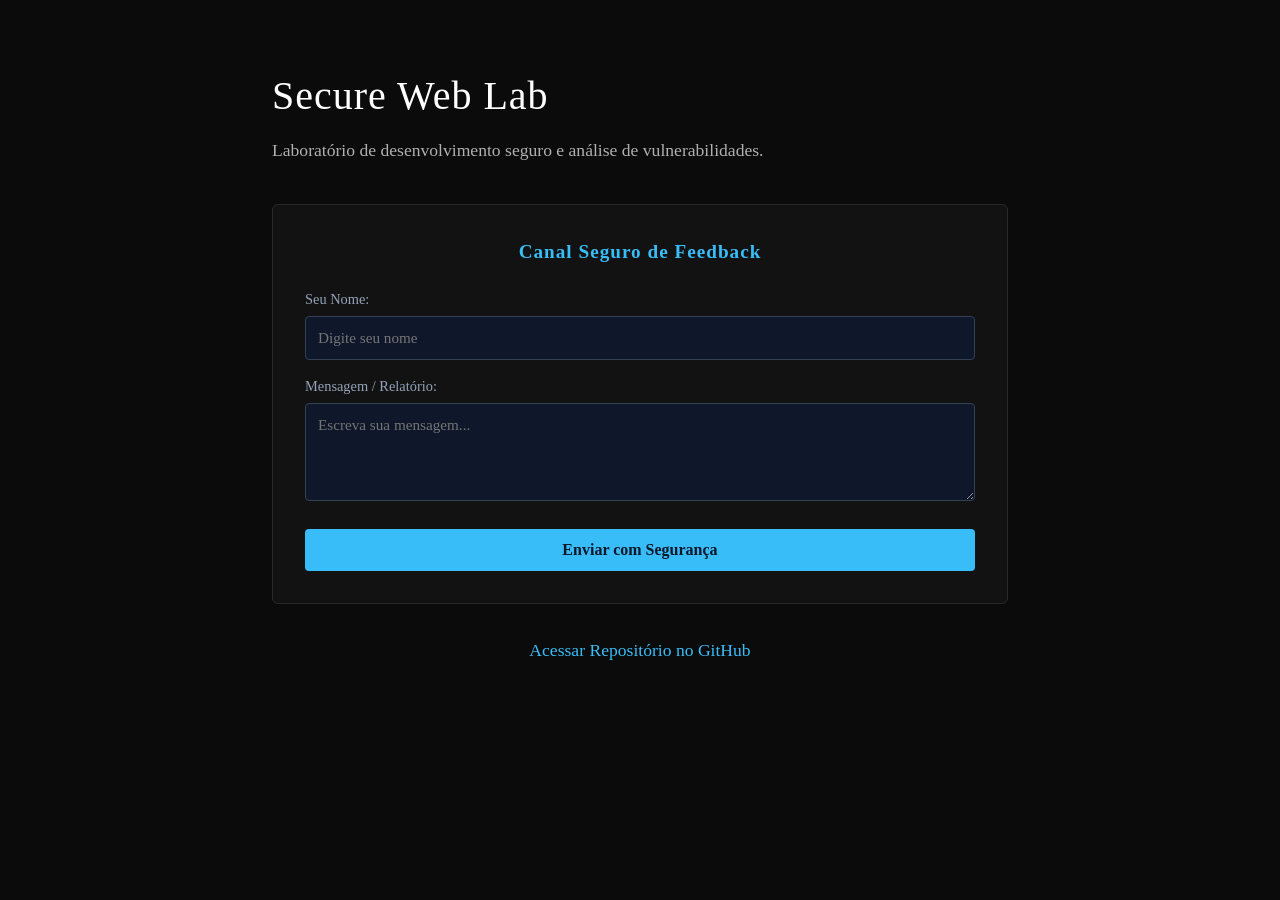
==== index.html @ 63134a7a "Add files via upload" ====
<!DOCTYPE html>
<html lang="pt-BR">
<head>
    <meta charset="UTF-8">
    <meta name="viewport" content="width=device-width, initial-scale=1.0">
    <title>Secure Web Lab - Laboratório de Engenharia</title>
    
    <!-- Blindagens de Segurança (Security Headers) -->
    <meta http-equiv="Content-Security-Policy" content="default-src 'self'; style-src 'self' 'unsafe-inline';">
    <meta http-equiv="X-Frame-Options" content="DENY">
    <meta http-equiv="X-Content-Type-Options" content="nosniff">

    <link rel="stylesheet" href="style.css">
</head>
<body>
    <main class="container">
        <h1>Secure Web Lab</h1>
        <p>Laboratório de desenvolvimento seguro e análise de vulnerabilidades.</p>

        <!-- SEÇÃO: Formulário de Contato / Simulação de Entrada de Dados -->
        <section class="form-section">
            <h2>Canal Seguro de Feedback</h2>
            <form action="#" method="POST">
                <div class="input-group">
                    <label for="nome">Seu Nome:</label>
                    <input type="text" id="nome" name="nome" required placeholder="Digite seu nome">
                </div>

                <div class="input-group">
                    <label for="mensagem">Mensagem / Relatório:</label>
                    <textarea id="mensagem" name="mensagem" rows="4" required placeholder="Escreva sua mensagem..."></textarea>
                </div>

                <button type="submit" class="btn-submit">Enviar com Segurança</button>
            </form>
        </section>

        <p><a href="https://github.com" target="_blank" rel="noopener noreferrer">Acessar Repositório no GitHub</a></p>
    </main>
</body>
</html>
---- style.css ----
/* Configurações Globais - Estilo Dark/Elegante */
* {
    margin: 0;
    padding: 0;
    box-sizing: border-box;
    font-family: 'Georgia', serif;
}

body {
    background-color: #0b0b0b; /* Fundo preto elegante */
    color: #e0e0e0;
    line-height: 1.6;
}

/* Container Principal para centralizar o layout */
.container {
    max-width: 800px;
    margin: 0 auto;
    padding: 4rem 2rem;
}

/* Estilização dos títulos principais da página */
.container h1 {
    font-size: 2.5rem;
    margin-bottom: 0.5rem;
    font-weight: normal;
    color: #fff;
    letter-spacing: 1px;
}

.container > p {
    font-size: 1.1rem;
    color: #b0b0b0;
    margin-bottom: 2.5rem;
}

/* Cabeçalho */
header {
    display: flex;
    justify-content: space-between;
    align-items: center;
    padding: 2rem 5%;
    border-bottom: 1px solid #222;
    background-color: #0b0b0b;
}

.logo {
    font-size: 1.1rem;
    font-weight: bold;
    letter-spacing: 3px;
    text-transform: uppercase;
    color: #fff;
}

nav a {
    text-decoration: none;
    color: #aaa;
    margin-left: 2rem;
    font-size: 0.9rem;
    transition: color 0.3s;
}

nav a:hover {
    color: #fff;
}

/* Seção Principal (Hero) com clima cinematográfico */
.hero {
    height: 75vh;
    display: flex;
    align-items: center;
    justify-content: center;
    text-align: center;
    padding: 0 1rem;
    background: linear-gradient(rgba(11,11,11,0.8), rgba(11,11,11,0.95)), url('background-placeholder.jpg');
    background-size: cover;
}

.hero-content h1 {
    font-size: 3rem;
    margin-bottom: 1rem;
    font-weight: normal;
    color: #fff;
    letter-spacing: 1px;
}

.hero-content p {
    font-size: 1.1rem;
    color: #b0b0b0;
    max-width: 600px;
    margin: 0 auto;
}

/* Seção de Livros / Obras */
.books {
    padding: 5rem 10%;
    background-color: #121212;
    text-align: center;
}

.books h2 {
    font-size: 2.2rem;
    margin-bottom: 3rem;
    font-weight: normal;
    color: #fff;
}

.book-grid {
    display: flex;
    justify-content: center;
    gap: 2rem;
    flex-wrap: wrap;
}

.book-card {
    background: #181818;
    border: 1px solid #2a2a2a;
    padding: 2.5rem;
    width: 300px;
    text-align: left;
    transition: transform 0.3s ease, border-color 0.3s;
}

.book-card:hover {
    transform: translateY(-5px);
    border-color: #8b0000; /* Detalhe vermelho sutil ao passar o mouse */
}

.book-card h3 {
    margin-bottom: 1rem;
    font-size: 1.3rem;
    color: #fff;
}

.book-card p {
    font-size: 0.95rem;
    color: #999;
}

/* Rodapé */
footer {
    text-align: center;
    padding: 4rem 2rem;
    border-top: 1px solid #222;
    background-color: #0b0b0b;
}

footer h2 {
    font-size: 1.5rem;
    margin-bottom: 1rem;
    font-weight: normal;
    color: #fff;
}

footer p {
    color: #999;
    margin-bottom: 1.5rem;
}

.social-links a {
    margin: 0 1rem;
    text-decoration: none;
    color: #fff;
    font-weight: bold;
    border-bottom: 1px solid #8b0000;
    padding-bottom: 2px;
}

/* Organização lógica dos campos do formulário */
.form-section {
    margin-top: 25px;
    text-align: left;
    background: #121212;
    padding: 2rem;
    border: 1px solid #2a2a2a;
    border-radius: 6px;
}

.form-section h2 {
    font-size: 1.2rem;
    margin-bottom: 20px;
    color: #38bdf8;
    text-align: center;
    letter-spacing: 1px;
}

.input-group {
    margin-bottom: 15px;
}

.input-group label {
    display: block;
    font-size: 0.9rem;
    margin-bottom: 5px;
    color: #94a3b8;
}

.input-group input, 
.input-group textarea {
    width: 100%;
    padding: 12px;
    background: #0f172a;
    border: 1px solid #334155;
    border-radius: 4px;
    color: #f8fafc;
    box-sizing: border-box;
    font-size: 0.95rem;
}

.input-group input:focus,
.input-group textarea:focus {
    outline: none;
    border-color: #38bdf8;
}

.btn-submit {
    width: 100%;
    padding: 12px;
    background: #38bdf8;
    color: #0f172a;
    border: none;
    border-radius: 4px;
    font-weight: bold;
    cursor: pointer;
    font-size: 1rem;
    transition: background 0.3s;
    margin-top: 5px;
}

.btn-submit:hover {
    background: #7dd3fc;
}

/* Link de rodapé do container */
.container > p:last-child {
    margin-top: 2rem;
    text-align: center;
}

.container > p:last-child a {
    color: #38bdf8;
    text-decoration: none;
}

.container > p:last-child a:hover {
    text-decoration: underline;
}
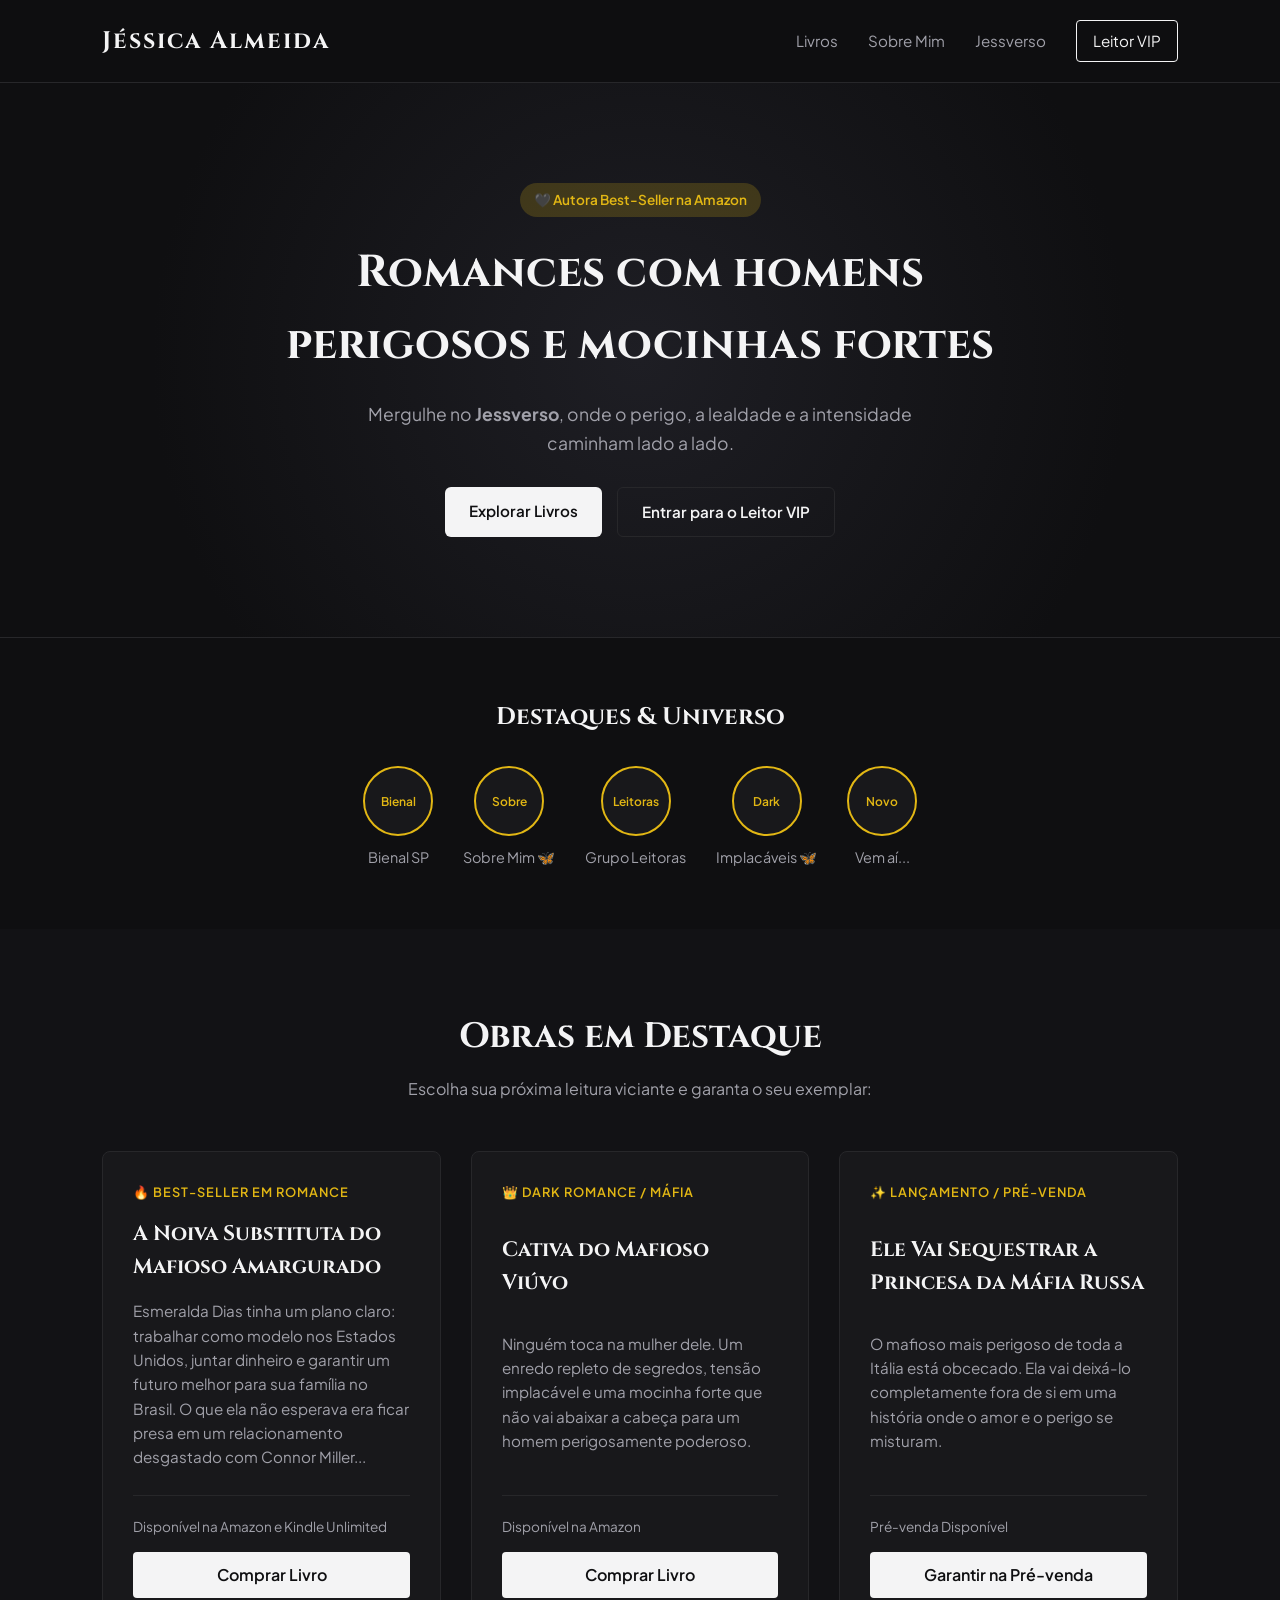
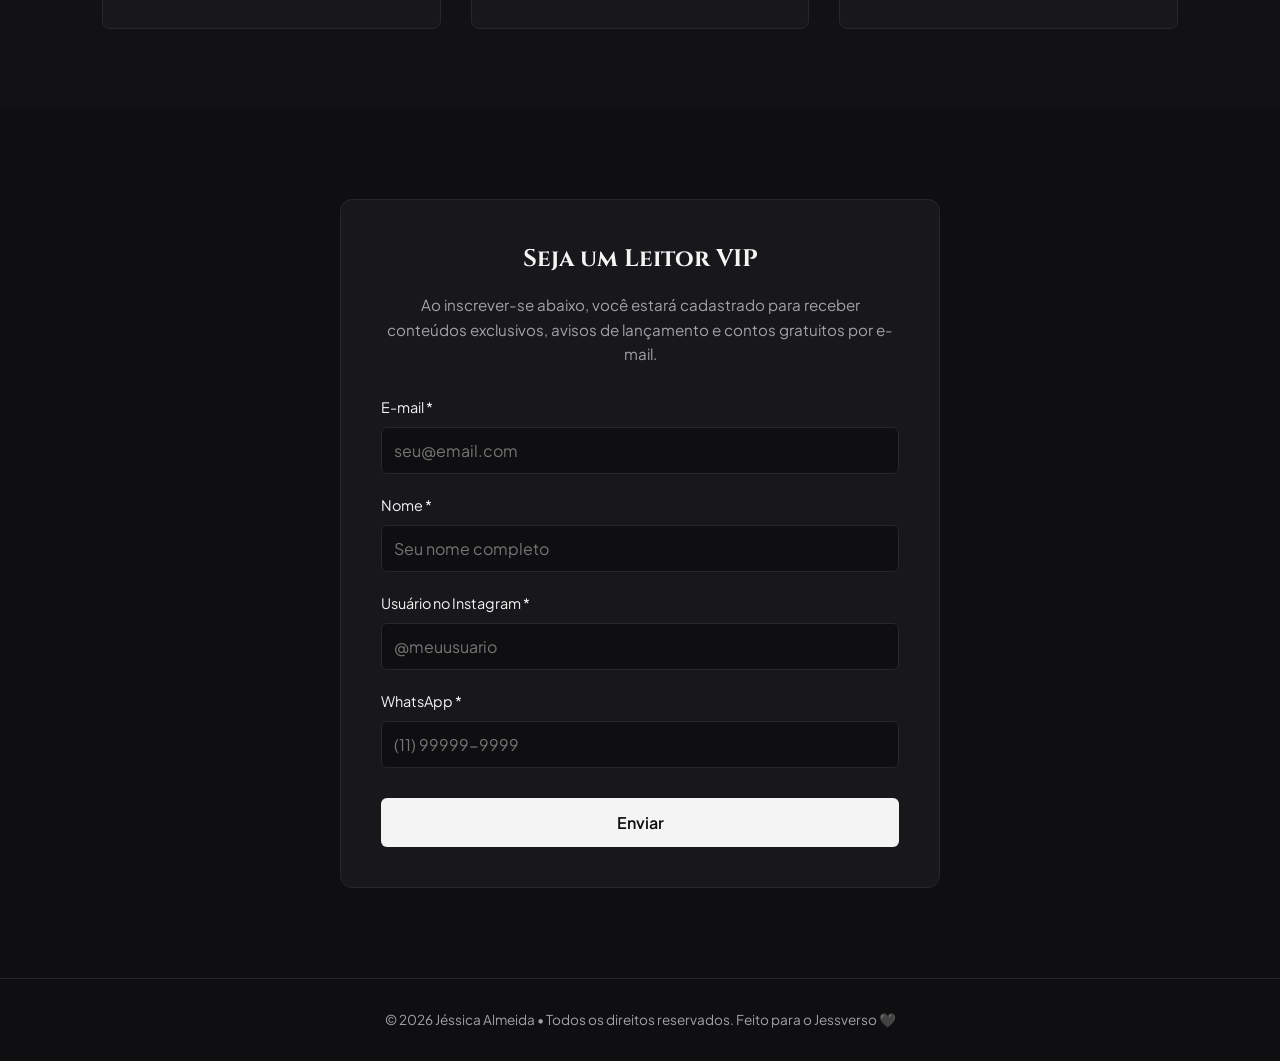
==== commit 9eef0844: "Corrigindo arquivos da raiz com a versao completa" ====
--- a/index.html
+++ b/index.html
@@ -3,39 +3,142 @@
 <head>
     <meta charset="UTF-8">
     <meta name="viewport" content="width=device-width, initial-scale=1.0">
-    <title>Secure Web Lab - Laboratório de Engenharia</title>
-    
-    <!-- Blindagens de Segurança (Security Headers) -->
-    <meta http-equiv="Content-Security-Policy" content="default-src 'self'; style-src 'self' 'unsafe-inline';">
-    <meta http-equiv="X-Frame-Options" content="DENY">
-    <meta http-equiv="X-Content-Type-Options" content="nosniff">
-
+    <title>Jéssica Almeida | Autora de Romances</title>
     <link rel="stylesheet" href="style.css">
+    <link href="https://fonts.googleapis.com/css2?family=Cinzel:wght@400;600;700&family=Plus+Jakarta+Sans:wght@300;400;500;600&display=swap" rel="stylesheet">
 </head>
 <body>
-    <main class="container">
-        <h1>Secure Web Lab</h1>
-        <p>Laboratório de desenvolvimento seguro e análise de vulnerabilidades.</p>
 
-        <!-- SEÇÃO: Formulário de Contato / Simulação de Entrada de Dados -->
-        <section class="form-section">
-            <h2>Canal Seguro de Feedback</h2>
-            <form action="#" method="POST">
-                <div class="input-group">
-                    <label for="nome">Seu Nome:</label>
-                    <input type="text" id="nome" name="nome" required placeholder="Digite seu nome">
+    <!-- CABEÇALHO / MENU -->
+    <header class="header">
+        <div class="logo">Jéssica Almeida</div>
+        <nav class="nav-links">
+            <a href="#livros">Livros</a>
+            <a href="#sobre">Sobre Mim</a>
+            <a href="#destaques">Jessverso</a>
+            <a href="#vip" class="btn-vip-nav">Leitor VIP</a>
+        </nav>
+    </header>
+
+    <!-- SEÇÃO HERO (CAPA PRINCIPAL) -->
+    <section class="hero">
+        <div class="hero-content">
+            <span class="badge">🖤 Autora Best-Seller na Amazon</span>
+            <h1>Romances com homens perigosos e mocinhas fortes</h1>
+            <p>Mergulhe no <strong>Jessverso</strong>, onde o perigo, a lealdade e a intensidade caminham lado a lado.</p>
+            <div class="hero-buttons">
+                <a href="#livros" class="btn-primary">Explorar Livros</a>
+                <a href="#vip" class="btn-secondary">Entrar para o Leitor VIP</a>
+            </div>
+        </div>
+    </section>
+
+    <!-- DESTAQUES DO INSTAGRAM / SEÇÕES -->
+    <section id="destaques" class="highlights-section">
+        <h2>Destaques & Universo</h2>
+        <div class="highlights-grid">
+            <div class="highlight-item">
+                <div class="circle-badge">Bienal</div>
+                <span>Bienal SP</span>
+            </div>
+            <div class="highlight-item">
+                <div class="circle-badge">Sobre</div>
+                <span>Sobre Mim 🦋</span>
+            </div>
+            <div class="highlight-item">
+                <div class="circle-badge">Leitoras</div>
+                <span>Grupo Leitoras</span>
+            </div>
+            <div class="highlight-item">
+                <div class="circle-badge">Dark</div>
+                <span>Implacáveis 🦋</span>
+            </div>
+            <div class="highlight-item">
+                <div class="circle-badge">Novo</div>
+                <span>Vem aí...</span>
+            </div>
+        </div>
+    </section>
+
+    <!-- VITRINE DE LIVROS -->
+    <section id="livros" class="books-section">
+        <h2>Obras em Destaque</h2>
+        <p class="section-subtitle">Escolha sua próxima leitura viciante e garanta o seu exemplar:</p>
+        
+        <div class="books-grid">
+            <!-- Livro 1 -->
+            <div class="book-card">
+                <div class="book-tag">🔥 Best-seller em Romance</div>
+                <h3>A Noiva Substituta do Mafioso Amargurado</h3>
+                <p class="book-synopsis">
+                    Esmeralda Dias tinha um plano claro: trabalhar como modelo nos Estados Unidos, juntar dinheiro e garantir um futuro melhor para sua família no Brasil. O que ela não esperava era ficar presa em um relacionamento desgastado com Connor Miller...
+                </p>
+                <div class="book-cta">
+                    <span class="book-price">Disponível na Amazon e Kindle Unlimited</span>
+                    <a href="#" class="btn-buy" target="_blank">Comprar Livro</a>
                 </div>
+            </div>
 
-                <div class="input-group">
-                    <label for="mensagem">Mensagem / Relatório:</label>
-                    <textarea id="mensagem" name="mensagem" rows="4" required placeholder="Escreva sua mensagem..."></textarea>
+            <!-- Livro 2 -->
+            <div class="book-card">
+                <div class="book-tag">👑 Dark Romance / Máfia</div>
+                <h3>Cativa do Mafioso Viúvo</h3>
+                <p class="book-synopsis">
+                    Ninguém toca na mulher dele. Um enredo repleto de segredos, tensão implacável e uma mocinha forte que não vai abaixar a cabeça para um homem perigosamente poderoso.
+                </p>
+                <div class="book-cta">
+                    <span class="book-price">Disponível na Amazon</span>
+                    <a href="#" class="btn-buy" target="_blank">Comprar Livro</a>
                 </div>
+            </div>
 
-                <button type="submit" class="btn-submit">Enviar com Segurança</button>
+            <!-- Livro 3 -->
+            <div class="book-card">
+                <div class="book-tag">✨ Lançamento / Pré-venda</div>
+                <h3>Ele Vai Sequestrar a Princesa da Máfia Russa</h3>
+                <p class="book-synopsis">
+                    O mafioso mais perigoso de toda a Itália está obcecado. Ela vai deixá-lo completamente fora de si em uma história onde o amor e o perigo se misturam.
+                </p>
+                <div class="book-cta">
+                    <span class="book-price">Pré-venda Disponível</span>
+                    <a href="#" class="btn-buy" target="_blank">Garantir na Pré-venda</a>
+                </div>
+            </div>
+        </div>
+    </section>
+
+    <!-- SEÇÃO LEITOR VIP -->
+    <section id="vip" class="vip-section">
+        <div class="vip-container">
+            <h2>Seja um Leitor VIP</h2>
+            <p>Ao inscrever-se abaixo, você estará cadastrado para receber conteúdos exclusivos, avisos de lançamento e contos gratuitos por e-mail.</p>
+            
+            <form class="vip-form" onsubmit="event.preventDefault(); alert('Inscrição realizada com sucesso no Jessverso!');">
+                <div class="form-group">
+                    <label>E-mail *</label>
+                    <input type="email" required placeholder="seu@email.com">
+                </div>
+                <div class="form-group">
+                    <label>Nome *</label>
+                    <input type="text" required placeholder="Seu nome completo">
+                </div>
+                <div class="form-group">
+                    <label>Usuário no Instagram *</label>
+                    <input type="text" required placeholder="@meuusuario">
+                </div>
+                <div class="form-group">
+                    <label>WhatsApp *</label>
+                    <input type="text" required placeholder="(11) 99999-9999">
+                </div>
+                <button type="submit" class="btn-submit">Enviar</button>
             </form>
-        </section>
+        </div>
+    </section>
 
-        <p><a href="https://github.com" target="_blank" rel="noopener noreferrer">Acessar Repositório no GitHub</a></p>
-    </main>
+    <!-- RODAPÉ -->
+    <footer class="footer">
+        <p>&copy; 2026 Jéssica Almeida • Todos os direitos reservados. Feito para o Jessverso 🖤</p>
+    </footer>
+
 </body>
 </html>
--- a/style.css
+++ b/style.css
@@ -1,247 +1,365 @@
-/* Configurações Globais - Estilo Dark/Elegante */
+:root {
+    --bg-dark: #0f0f11;
+    --bg-card: #18181b;
+    --accent: #e2b714;
+    --accent-glow: rgba(226, 183, 20, 0.2);
+    --text-main: #f4f4f5;
+    --text-muted: #a1a1aa;
+    --border-color: #27272a;
+}
+
 * {
     margin: 0;
     padding: 0;
     box-sizing: border-box;
-    font-family: 'Georgia', serif;
+    font-family: 'Plus Jakarta Sans', sans-serif;
 }
 
 body {
-    background-color: #0b0b0b; /* Fundo preto elegante */
-    color: #e0e0e0;
+    background-color: var(--bg-dark);
+    color: var(--text-main);
     line-height: 1.6;
 }
 
-/* Container Principal para centralizar o layout */
-.container {
-    max-width: 800px;
-    margin: 0 auto;
-    padding: 4rem 2rem;
-}
-
-/* Estilização dos títulos principais da página */
-.container h1 {
-    font-size: 2.5rem;
-    margin-bottom: 0.5rem;
-    font-weight: normal;
-    color: #fff;
-    letter-spacing: 1px;
-}
-
-.container > p {
-    font-size: 1.1rem;
-    color: #b0b0b0;
-    margin-bottom: 2.5rem;
-}
-
-/* Cabeçalho */
-header {
+/* HEADER */
+.header {
     display: flex;
     justify-content: space-between;
     align-items: center;
-    padding: 2rem 5%;
-    border-bottom: 1px solid #222;
-    background-color: #0b0b0b;
+    padding: 20px 8%;
+    background-color: rgba(15, 15, 17, 0.9);
+    border-bottom: 1px solid var(--border-color);
+    position: sticky;
+    top: 0;
+    z-index: 1000;
 }
 
 .logo {
+    font-family: 'Cinzel', serif;
+    font-size: 1.5rem;
+    font-weight: 700;
+    letter-spacing: 2px;
+    color: var(--text-main);
+}
+
+.nav-links {
+    display: flex;
+    gap: 30px;
+    align-items: center;
+}
+
+.nav-links a {
+    color: var(--text-muted);
+    text-decoration: none;
+    font-size: 0.95rem;
+    transition: color 0.3s;
+}
+
+.nav-links a:hover {
+    color: var(--text-main);
+}
+
+.btn-vip-nav {
+    border: 1px solid var(--text-main);
+    padding: 8px 16px;
+    border-radius: 4px;
+    color: var(--text-main) !important;
+}
+
+/* HERO SECTION */
+.hero {
+    padding: 100px 8%;
+    text-align: center;
+    background: radial-gradient(circle at center, #1e1e24 0%, var(--bg-dark) 70%);
+}
+
+.badge {
+    background: var(--accent-glow);
+    color: var(--accent);
+    padding: 6px 14px;
+    border-radius: 20px;
+    font-size: 0.85rem;
+    font-weight: 600;
+    display: inline-block;
+    margin-bottom: 20px;
+}
+
+.hero h1 {
+    font-family: 'Cinzel', serif;
+    font-size: 2.8rem;
+    max-width: 800px;
+    margin: 0 auto 20px;
+    color: var(--text-main);
+}
+
+.hero p {
+    color: var(--text-muted);
     font-size: 1.1rem;
-    font-weight: bold;
-    letter-spacing: 3px;
-    text-transform: uppercase;
-    color: #fff;
-}
-
-nav a {
+    max-width: 600px;
+    margin: 0 auto 30px;
+}
+
+.hero-buttons {
+    display: flex;
+    gap: 15px;
+    justify-content: center;
+}
+
+.btn-primary, .btn-secondary {
+    padding: 12px 24px;
+    border-radius: 6px;
     text-decoration: none;
-    color: #aaa;
-    margin-left: 2rem;
-    font-size: 0.9rem;
-    transition: color 0.3s;
-}
-
-nav a:hover {
-    color: #fff;
-}
-
-/* Seção Principal (Hero) com clima cinematográfico */
-.hero {
-    height: 75vh;
+    font-weight: 600;
+    font-size: 0.95rem;
+    transition: all 0.3s;
+}
+
+.btn-primary {
+    background-color: var(--text-main);
+    color: var(--bg-dark);
+}
+
+.btn-primary:hover {
+    opacity: 0.9;
+}
+
+.btn-secondary {
+    border: 1px solid var(--border-color);
+    color: var(--text-main);
+}
+
+.btn-secondary:hover {
+    border-color: var(--text-main);
+}
+
+/* DESTAQUES */
+.highlights-section {
+    padding: 60px 8%;
+    text-align: center;
+    border-top: 1px solid var(--border-color);
+}
+
+.highlights-section h2 {
+    font-family: 'Cinzel', serif;
+    margin-bottom: 30px;
+}
+
+.highlights-grid {
+    display: flex;
+    justify-content: center;
+    gap: 30px;
+    flex-wrap: wrap;
+}
+
+.highlight-item {
+    display: flex;
+    flex-direction: column;
+    align-items: center;
+    gap: 10px;
+    cursor: pointer;
+}
+
+.circle-badge {
+    width: 70px;
+    height: 70px;
+    border-radius: 50%;
+    border: 2px solid var(--accent);
     display: flex;
     align-items: center;
     justify-content: center;
-    text-align: center;
-    padding: 0 1rem;
-    background: linear-gradient(rgba(11,11,11,0.8), rgba(11,11,11,0.95)), url('background-placeholder.jpg');
-    background-size: cover;
-}
-
-.hero-content h1 {
-    font-size: 3rem;
-    margin-bottom: 1rem;
-    font-weight: normal;
-    color: #fff;
-    letter-spacing: 1px;
-}
-
-.hero-content p {
-    font-size: 1.1rem;
-    color: #b0b0b0;
-    max-width: 600px;
-    margin: 0 auto;
-}
-
-/* Seção de Livros / Obras */
-.books {
-    padding: 5rem 10%;
-    background-color: #121212;
-    text-align: center;
-}
-
-.books h2 {
+    font-size: 0.75rem;
+    background: var(--bg-card);
+    color: var(--accent);
+    font-weight: 600;
+}
+
+.highlight-item span {
+    font-size: 0.9rem;
+    color: var(--text-muted);
+}
+
+/* LIVROS */
+.books-section {
+    padding: 80px 8%;
+    background-color: #121215;
+}
+
+.books-section h2 {
+    font-family: 'Cinzel', serif;
     font-size: 2.2rem;
-    margin-bottom: 3rem;
-    font-weight: normal;
-    color: #fff;
-}
-
-.book-grid {
-    display: flex;
-    justify-content: center;
-    gap: 2rem;
-    flex-wrap: wrap;
+    text-align: center;
+    margin-bottom: 10px;
+}
+
+.section-subtitle {
+    text-align: center;
+    color: var(--text-muted);
+    margin-bottom: 50px;
+}
+
+.books-grid {
+    display: grid;
+    grid-template-columns: repeat(auto-fit, minmax(320px, 1fr));
+    gap: 30px;
 }
 
 .book-card {
-    background: #181818;
-    border: 1px solid #2a2a2a;
-    padding: 2.5rem;
-    width: 300px;
-    text-align: left;
-    transition: transform 0.3s ease, border-color 0.3s;
+    background-color: var(--bg-card);
+    border: 1px solid var(--border-color);
+    border-radius: 8px;
+    padding: 30px;
+    display: flex;
+    flex-direction: column;
+    justify-content: space-between;
+    transition: transform 0.3s;
 }
 
 .book-card:hover {
     transform: translateY(-5px);
-    border-color: #8b0000; /* Detalhe vermelho sutil ao passar o mouse */
+    border-color: var(--accent);
+}
+
+.book-tag {
+    font-size: 0.8rem;
+    color: var(--accent);
+    font-weight: 600;
+    margin-bottom: 15px;
+    text-transform: uppercase;
+    letter-spacing: 1px;
 }
 
 .book-card h3 {
-    margin-bottom: 1rem;
+    font-family: 'Cinzel', serif;
     font-size: 1.3rem;
-    color: #fff;
-}
-
-.book-card p {
+    margin-bottom: 15px;
+}
+
+.book-synopsis {
     font-size: 0.95rem;
-    color: #999;
-}
-
-/* Rodapé */
-footer {
-    text-align: center;
-    padding: 4rem 2rem;
-    border-top: 1px solid #222;
-    background-color: #0b0b0b;
-}
-
-footer h2 {
-    font-size: 1.5rem;
-    margin-bottom: 1rem;
-    font-weight: normal;
-    color: #fff;
-}
-
-footer p {
-    color: #999;
-    margin-bottom: 1.5rem;
-}
-
-.social-links a {
-    margin: 0 1rem;
+    color: var(--text-muted);
+    margin-bottom: 25px;
+}
+
+.book-cta {
+    border-top: 1px solid var(--border-color);
+    padding-top: 20px;
+    display: flex;
+    flex-direction: column;
+    gap: 15px;
+}
+
+.book-price {
+    font-size: 0.85rem;
+    color: var(--text-muted);
+}
+
+.btn-buy {
+    background-color: var(--text-main);
+    color: var(--bg-dark);
+    text-align: center;
+    padding: 10px;
+    border-radius: 4px;
     text-decoration: none;
-    color: #fff;
-    font-weight: bold;
-    border-bottom: 1px solid #8b0000;
-    padding-bottom: 2px;
-}
-
-/* Organização lógica dos campos do formulário */
-.form-section {
-    margin-top: 25px;
-    text-align: left;
-    background: #121212;
-    padding: 2rem;
-    border: 1px solid #2a2a2a;
+    font-weight: 600;
+    transition: opacity 0.3s;
+}
+
+.btn-buy:hover {
+    opacity: 0.85;
+}
+
+/* VIP SECTION */
+.vip-section {
+    padding: 90px 8%;
+    display: flex;
+    justify-content: center;
+}
+
+.vip-container {
+    background-color: var(--bg-card);
+    border: 1px solid var(--border-color);
+    padding: 40px;
+    border-radius: 12px;
+    max-width: 600px;
+    width: 100%;
+}
+
+.vip-container h2 {
+    font-family: 'Cinzel', serif;
+    text-align: center;
+    margin-bottom: 15px;
+}
+
+.vip-container > p {
+    text-align: center;
+    color: var(--text-muted);
+    font-size: 0.95rem;
+    margin-bottom: 30px;
+}
+
+.vip-form {
+    display: flex;
+    flex-direction: column;
+    gap: 20px;
+}
+
+.form-group {
+    display: flex;
+    flex-direction: column;
+    gap: 8px;
+}
+
+.form-group label {
+    font-size: 0.9rem;
+    color: var(--text-main);
+}
+
+.form-group input {
+    background-color: var(--bg-dark);
+    border: 1px solid var(--border-color);
+    padding: 12px;
     border-radius: 6px;
-}
-
-.form-section h2 {
-    font-size: 1.2rem;
-    margin-bottom: 20px;
-    color: #38bdf8;
-    text-align: center;
-    letter-spacing: 1px;
-}
-
-.input-group {
-    margin-bottom: 15px;
-}
-
-.input-group label {
-    display: block;
-    font-size: 0.9rem;
-    margin-bottom: 5px;
-    color: #94a3b8;
-}
-
-.input-group input, 
-.input-group textarea {
-    width: 100%;
-    padding: 12px;
-    background: #0f172a;
-    border: 1px solid #334155;
-    border-radius: 4px;
-    color: #f8fafc;
-    box-sizing: border-box;
-    font-size: 0.95rem;
-}
-
-.input-group input:focus,
-.input-group textarea:focus {
+    color: var(--text-main);
+    font-size: 1rem;
     outline: none;
-    border-color: #38bdf8;
+    transition: border-color 0.3s;
+}
+
+.form-group input:focus {
+    border-color: var(--accent);
 }
 
 .btn-submit {
-    width: 100%;
-    padding: 12px;
-    background: #38bdf8;
-    color: #0f172a;
+    background-color: var(--text-main);
+    color: var(--bg-dark);
+    padding: 14px;
     border: none;
-    border-radius: 4px;
-    font-weight: bold;
+    border-radius: 6px;
+    font-size: 1rem;
+    font-weight: 600;
     cursor: pointer;
-    font-size: 1rem;
-    transition: background 0.3s;
-    margin-top: 5px;
+    margin-top: 10px;
+    transition: opacity 0.3s;
 }
 
 .btn-submit:hover {
-    background: #7dd3fc;
-}
-
-/* Link de rodapé do container */
-.container > p:last-child {
-    margin-top: 2rem;
-    text-align: center;
-}
-
-.container > p:last-child a {
-    color: #38bdf8;
-    text-decoration: none;
-}
-
-.container > p:last-child a:hover {
-    text-decoration: underline;
+    opacity: 0.9;
+}
+
+/* RODAPÉ */
+.footer {
+    text-align: center;
+    padding: 30px;
+    border-top: 1px solid var(--border-color);
+    color: var(--text-muted);
+    font-size: 0.85rem;
+}
+
+@media (max-width: 768px) {
+    .nav-links {
+        display: none;
+    }
+    .hero h1 {
+        font-size: 2rem;
+    }
 }
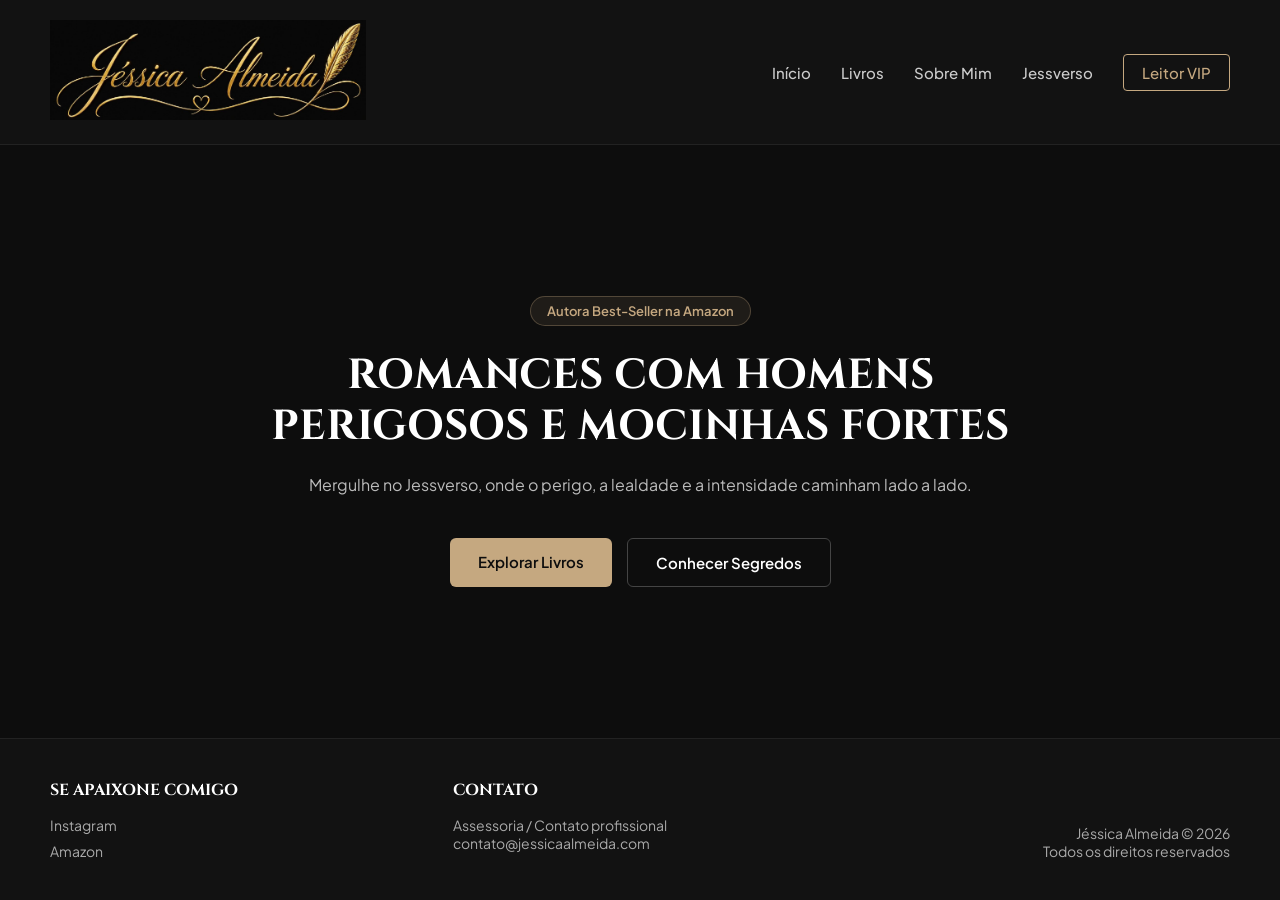
==== commit d064ee16: "refactor: reorganiza a estrutura do projeto para a raiz do repositório" ====
--- a/index.html
+++ b/index.html
@@ -3,142 +3,266 @@
 <head>
     <meta charset="UTF-8">
     <meta name="viewport" content="width=device-width, initial-scale=1.0">
-    <title>Jéssica Almeida | Autora de Romances</title>
+    <title>Jéssica Almeida | Autora Best-Seller</title>
+    <!-- Google Fonts -->
+    <link rel="preconnect" href="https://fonts.googleapis.com">
+    <link rel="preconnect" href="https://fonts.gstatic.com" crossorigin>
+    <link href="https://fonts.googleapis.com/css2?family=Cinzel:wght@500;600;700&family=Plus+Jakarta+Sans:wght@400;500;600&display=swap" rel="stylesheet">
+    <!-- CSS Principal -->
     <link rel="stylesheet" href="style.css">
-    <link href="https://fonts.googleapis.com/css2?family=Cinzel:wght@400;600;700&family=Plus+Jakarta+Sans:wght@300;400;500;600&display=swap" rel="stylesheet">
+    <style>
+        /* Estilo para garantir a foto maior da autora */
+        .sobre-foto-centralizada img {
+            width: 250px;
+            max-width: 100%;
+            height: auto;
+            border-radius: 8px;
+            border: 2px solid #c5a880;
+            box-shadow: 0 4px 15px rgba(0, 0, 0, 0.5);
+        }
+    </style>
 </head>
 <body>
 
     <!-- CABEÇALHO / MENU -->
     <header class="header">
-        <div class="logo">Jéssica Almeida</div>
+        <div class="logo-imagem" style="cursor: pointer;" onclick="mudarAba('inicio')">
+            <img src="jessica.png" alt="Jéssica Almeida" class="img-assinatura">
+        </div>
         <nav class="nav-links">
-            <a href="#livros">Livros</a>
-            <a href="#sobre">Sobre Mim</a>
-            <a href="#destaques">Jessverso</a>
-            <a href="#vip" class="btn-vip-nav">Leitor VIP</a>
+            <a href="#inicio" onclick="mudarAba('inicio')">Início</a>
+            <a href="#livros" onclick="mudarAba('livros')">Livros</a>
+            <a href="#sobre" onclick="mudarAba('sobre')">Sobre Mim</a>
+            <a href="#jessverso" onclick="mudarAba('jessverso')">Jessverso</a>
+            <a href="#vip" onclick="mudarAba('vip')" class="btn-vip-nav">Leitor VIP</a>
         </nav>
     </header>
 
-    <!-- SEÇÃO HERO (CAPA PRINCIPAL) -->
-    <section class="hero">
-        <div class="hero-content">
-            <span class="badge">🖤 Autora Best-Seller na Amazon</span>
-            <h1>Romances com homens perigosos e mocinhas fortes</h1>
-            <p>Mergulhe no <strong>Jessverso</strong>, onde o perigo, a lealdade e a intensidade caminham lado a lado.</p>
-            <div class="hero-buttons">
-                <a href="#livros" class="btn-primary">Explorar Livros</a>
-                <a href="#vip" class="btn-secondary">Entrar para o Leitor VIP</a>
+    <!-- CONTEÚDO DINÂMICO DAS ABAS -->
+    <main class="main-conteudo">
+
+        <!-- ABA 1: INÍCIO -->
+        <section id="aba-inicio" class="aba-conteudo ativa">
+            <div class="hero">
+                <span class="badge-amazon">Autora Best-Seller na Amazon</span>
+                <h1>ROMANCES COM HOMENS PERIGOSOS E MOCINHAS FORTES</h1>
+                <p>Mergulhe no Jessverso, onde o perigo, a lealdade e a intensidade caminham lado a lado.</p>
+                <div class="hero-botoes">
+                    <a href="#livros" class="btn-primario" onclick="mudarAba('livros')">Explorar Livros</a>
+                    <a href="#vip" class="btn-secundario" onclick="mudarAba('vip')">Conhecer Segredos</a>
+                </div>
+            </div>
+        </section>
+
+        <!-- ABA 2: LIVROS -->
+        <section id="aba-livros" class="aba-conteudo">
+            <div class="secao-interna">
+                <h2>OBRAS & LIVROS</h2>
+                <p class="subtitulo-secao">Conheça os títulos que compõem o Jessverso.</p>
+                
+                <div class="grade-livros">
+                    <!-- Livro 1 -->
+                    <div class="card-livro">
+                        <div class="capa-container">
+                            <img src="livro1.jpeg" alt="Rejeitada pelo Mafioso">
+                        </div>
+                        <h3>Rejeitada pelo Mafioso</h3>
+                        <a href="#" class="btn-livro">Saiba Mais</a>
+                    </div>
+
+                    <!-- Livro 2 -->
+                    <div class="card-livro">
+                        <div class="capa-container">
+                            <img src="livro2.jpeg" alt="O Viúvo">
+                        </div>
+                        <h3>O Viúvo</h3>
+                        <a href="#" class="btn-livro">Saiba Mais</a>
+                    </div>
+
+                    <!-- Livro 3 -->
+                    <div class="card-livro">
+                        <div class="capa-container">
+                            <img src="livro3.jpeg" alt="Razões para Te Odiar">
+                        </div>
+                        <h3>Razões para Te Odiar</h3>
+                        <a href="#" class="btn-livro">Saiba Mais</a>
+                    </div>
+
+                    <!-- Livro 4 -->
+                    <div class="card-livro">
+                        <div class="capa-container">
+                            <img src="livro4.jpeg" alt="Sob o Domínio do Mafioso">
+                        </div>
+                        <h3>Sob o Domínio do Mafioso</h3>
+                        <a href="#" class="btn-livro">Saiba Mais</a>
+                    </div>
+
+                    <!-- Livro 5 -->
+                    <div class="card-livro">
+                        <div class="capa-container">
+                            <img src="livro5.jpeg" alt="A Noiva Substituta do Mafioso">
+                        </div>
+                        <h3>A Noiva Substituta do Mafioso</h3>
+                        <a href="#detalhe-noiva" class="btn-livro" onclick="mudarAba('detalhe-noiva')">Saiba Mais</a>
+                    </div>
+                </div>
+            </div>
+        </section>
+
+        <!-- PÁGINA INTERNA DE DETALHES: A NOIVA SUBSTITUTA DO MAFIOSO AMARGURADO -->
+        <section id="aba-detalhe-noiva" class="aba-conteudo">
+            <div style="max-width: 800px; margin: 0 auto; text-align: left; padding: 20px;">
+                
+                <button onclick="mudarAba('livros')" style="background: transparent; border: 1px solid #c5a880; color: #c5a880; padding: 8px 16px; border-radius: 4px; cursor: pointer; margin-bottom: 30px; font-family: 'Plus Jakarta Sans', sans-serif;">&larr; Voltar para os Livros</button>
+                
+                <h2 style="font-family: 'Cinzel', serif; font-size: 28px; color: #fff; margin-bottom: 20px;">A Noiva Substituta do Mafioso Amargurado</h2>
+                
+                <div style="background-color: #141414; border: 1px solid #222; border-radius: 8px; padding: 25px; color: #ccc; font-size: 15px; line-height: 1.8;">
+                    
+                    <p style="margin-bottom: 18px;">
+                        <strong>Maverick Malone</strong> é o chefe da máfia de Nova Iorque, um mafioso frio e cruel na mesma medida. Após sua noiva ser brutalmente assassinada para que não liderasse a organização, ele não apenas se vingou dos envolvidos, mas assumiu a liderança banhando de sangue as ruas do submundo.
+                    </p>
+
+                    <p style="margin-bottom: 18px;">
+                        <strong>Daiana Drexler</strong> perdeu tudo com a morte de sua única irmã. Com o mundo desmoronando ao seu redor e seus pais completamente perdidos no luto, ela se refugiou em um convento sem saber que teria que assumir o lugar da pessoa que mais amava no mundo.
+                    </p>
+
+                    <p style="margin-bottom: 18px; font-style: italic; color: #e0e0e0;">
+                        Um contrato de casamento foi imposto.<br>
+                        Para ele, nada além de uma aliança.<br>
+                        Para ela, a obrigação de se casar com o noivo de sua falecida irmã.
+                    </p>
+
+                    <p style="margin-bottom: 18px;">
+                        Ao chegar em casa e confrontar sua realidade, ela foge, sem saber que no momento em que seu noivo pôs os olhos nela, nada e ninguém a tiraria de suas mãos.
+                    </p>
+
+                    <blockquote style="border-left: 3px solid #c5a880; padding-left: 15px; margin: 20px 0; font-style: italic; color: #bbb;">
+                        “— Sabe, doce anjo, até gosto de uma boa caçada — sua voz grave e perigosa ecoa no silêncio e dou dois passos para trás.<br>
+                        — Como me encontrou? — Minha voz sai trêmula, quase inaudível.<br>
+                        — Se você me desobedecer e fugir outra vez só vai piorar as coisas e acredite em mim quando digo que sei exatamente como te punir — estremeço com seus dedos tocando minha bochecha em um toque firme, carregado de posse.<br>
+                        — Me deixe ir…<br>
+                        — Sua liberdade só virá com a minha morte — sua voz se torna ainda mais sombria. — Até lá, não existe lugar entre o céu e o inferno que não vá encontrá-la. Você me pertence. E eu não abro mão do que é meu.”
+                    </blockquote>
+
+                    <p style="margin-bottom: 18px;">
+                        Daiana será a única mulher a despertar o lado protetor e possessivo do mafioso amargurado, fazendo com que ele perca o controle pela primeira vez.
+                    </p>
+
+                    <p style="margin-bottom: 18px;">
+                        Entre perigos, um desejo avassalador e um passado entrelaçado antes do contrato ser firmado, o homem mais perigoso de Nova Iorque terá que decidir entre o seu dever com a máfia e a mulher que carrega o seu filho no ventre. Até onde ele será capaz de ir?
+                    </p>
+
+                    <p style="margin-bottom: 18px; font-size: 14px; color: #aaa;">
+                        “A Noiva Substituta do Mafioso Amargurado” é o terceiro livro da Série Acordos Implacáveis. Cada livro conta a história de um casal diferente, podendo ser lido separadamente sem prejudicar o entendimento.<br>
+                        <strong>NÃO contém abuso sexual, agressões e traição do mocinho com a mocinha.</strong>
+                    </p>
+
+                    <!-- BOTÃO DE CHAMADA PARA A LIVRARIA UNICORN BOOKS -->
+                    <div style="text-align: center; margin-top: 35px; padding-top: 25px; border-top: 1px solid #222;">
+                        <a href="https://www.unicornbooks.com.br/a-noiva-substituta-do-mafioso-amargurado" target="_blank" class="btn-primario" style="display: inline-block; padding: 14px 30px; background-color: #c5a880; color: #0d0d0d; font-weight: 600; border-radius: 6px; text-decoration: none;">Comprar na Unicorn Books</a>
+                    </div>
+
+                </div>
+            </div>
+        </section>
+
+        <!-- ABA 3: SOBRE MIM (CENTRALIZADO) -->
+        <section id="aba-sobre" class="aba-conteudo">
+            <div class="sobre-container-centralizado" style="text-align: center; max-width: 700px; margin: 0 auto; padding: 20px;">
+                <h2 class="nome-autora-sobre" style="font-family: 'Cinzel', serif; color: #fff; margin-bottom: 20px;">JÉSSICA ALMEIDA</h2>
+                <div class="sobre-foto-centralizada" style="margin-bottom: 20px;">
+                    <img src="leile.png" alt="Jéssica Almeida">
+                </div>
+                <div class="sobre-texto-centralizado" style="color: #ccc; line-height: 1.8; font-size: 16px; text-align: center;">
+                    <p style="margin-bottom: 15px;">Sou casada há doze anos e mãe atípica do Bernardo, de sete anos.</p>
+                    <p style="margin-bottom: 15px;">Com 34 anos de idade, resido em Brasília. Sou uma menina mulher, leve, que consegue envolver e prender os meus leitores, com uma leitura intensa, repleta de fortes emoções.</p>
+                    <p style="margin-bottom: 15px;">Conhecida como Jess pelas leitoras, comecei a me aventurar no mundo da escrita em outubro de 2024, quando publiquei o meu primeiro livro em uma plataforma de leitura, onde me vi em um caminho sem volta, ficando completamente apaixonada pelo mundo dos romances.</p>
+                    <p style="margin-bottom: 20px;">Aqueles que desejam manter-se informados sobre as novidades da autora podem segui-la no Instagram.</p>
+                </div>
+                <div class="chamada-insta">
+                    <a href="https://instagram.com/jessica_escritora" target="_blank" style="color: #c5a880; text-decoration: none; font-weight: 600; font-size: 16px;">Instagram: @jessica_escritora</a>
+                </div>
+            </div>
+        </section>
+
+        <!-- ABA 4: JESSVERSO -->
+        <section id="aba-jessverso" class="aba-conteudo">
+            <div class="secao-interna">
+                <h2>O JESSVERSO</h2>
+                <p class="subtitulo-secao">Conexões, árvores de famílias e a linha do tempo das histórias.</p>
+                <p style="color: #aaa;">Conteúdo do Jessverso em breve...</p>
+            </div>
+        </section>
+
+        <!-- ABA 5: LEITOR VIP -->
+        <section id="aba-vip" class="aba-conteudo">
+            <div class="vip-container-centralizado" style="max-width: 600px; margin: 0 auto; padding: 40px 20px; text-align: center;">
+                <h2 style="font-family: 'Cinzel', serif; color: #fff; font-size: 26px; margin-bottom: 15px;">CONHEÇA MEUS SEGREDOS</h2>
+                <p class="subtitulo-secao" style="color: #aaa; margin-bottom: 35px; line-height: 1.6;">Garanta acesso a trechos secretos e surpresas preparadas especialmente para quem vive os meus romances. Se apaixone antes de todo mundo.</p>
+                
+                <form class="form-vip" onsubmit="event.preventDefault(); alert('Inscrição realizada com sucesso!');" style="display: flex; flex-direction: column; gap: 20px; text-align: left;">
+                    <div class="grupo-input">
+                        <label for="whatsapp" style="display: block; color: #ccc; margin-bottom: 8px; font-size: 14px;">WhatsApp *</label>
+                        <input type="text" id="whatsapp" required placeholder="(00) 00000-0000" style="width: 100%; padding: 14px; background: #0d0d0d; border: 1px solid #c5a880; color: #fff; border-radius: 6px; font-family: 'Plus Jakarta Sans', sans-serif;">
+                    </div>
+                    <div class="grupo-input">
+                        <label for="email" style="display: block; color: #ccc; margin-bottom: 8px; font-size: 14px;">E-mail *</label>
+                        <input type="email" id="email" required placeholder="seu@email.com" style="width: 100%; padding: 14px; background: #0d0d0d; border: 1px solid #c5a880; color: #fff; border-radius: 6px; font-family: 'Plus Jakarta Sans', sans-serif;">
+                    </div>
+                    <div class="grupo-input">
+                        <label for="nome" style="display: block; color: #ccc; margin-bottom: 8px; font-size: 14px;">Nome *</label>
+                        <input type="text" id="nome" required placeholder="Seu nome completo" style="width: 100%; padding: 14px; background: #0d0d0d; border: 1px solid #c5a880; color: #fff; border-radius: 6px; font-family: 'Plus Jakarta Sans', sans-serif;">
+                    </div>
+                    <div class="grupo-input">
+                        <label for="instagram" style="display: block; color: #ccc; margin-bottom: 8px; font-size: 14px;">Usuário no Instagram *</label>
+                        <input type="text" id="instagram" required placeholder="@meuusuario" style="width: 100%; padding: 14px; background: #0d0d0d; border: 1px solid #c5a880; color: #fff; border-radius: 6px; font-family: 'Plus Jakarta Sans', sans-serif;">
+                    </div>
+                    <button type="submit" class="btn-enviar-vip" style="background-color: #c5a880; color: #0d0d0d; font-weight: 700; padding: 16px; border: none; border-radius: 6px; cursor: pointer; margin-top: 10px; font-family: 'Plus Jakarta Sans', sans-serif; font-size: 15px; width: 100%; transition: background 0.3s;">Quero fazer parte</button>
+                </form>
+            </div>
+        </section>
+
+    </main>
+
+    <!-- RODAPÉ COM OS LINKS REAIS E EXATOS -->
+    <footer class="footer-site">
+        <div class="footer-conteudo">
+            <div class="footer-coluna">
+                <h3>SE APAIXONE COMIGO</h3>
+                <div class="footer-sociais">
+                    <a href="https://instagram.com/jessica_escritora" target="_blank">Instagram</a>
+                    <a href="https://www.amazon.com.br/stores/author/B0CVVC7432/allbooks?ingress=0&visitId=e14b7d9a-c89e-447a-851c-27ed2e7ebd3e" target="_blank">Amazon</a>
+                </div>
+            </div>
+            <div class="footer-coluna">
+                <h3>CONTATO</h3>
+                <p>Assessoria / Contato profissional</p>
+                <p>contato@jessicaalmeida.com</p>
+            </div>
+            <div class="footer-coluna direitos">
+                <p>Jéssica Almeida &copy; 2026</p>
+                <p>Todos os direitos reservados</p>
             </div>
         </div>
-    </section>
-
-    <!-- DESTAQUES DO INSTAGRAM / SEÇÕES -->
-    <section id="destaques" class="highlights-section">
-        <h2>Destaques & Universo</h2>
-        <div class="highlights-grid">
-            <div class="highlight-item">
-                <div class="circle-badge">Bienal</div>
-                <span>Bienal SP</span>
-            </div>
-            <div class="highlight-item">
-                <div class="circle-badge">Sobre</div>
-                <span>Sobre Mim 🦋</span>
-            </div>
-            <div class="highlight-item">
-                <div class="circle-badge">Leitoras</div>
-                <span>Grupo Leitoras</span>
-            </div>
-            <div class="highlight-item">
-                <div class="circle-badge">Dark</div>
-                <span>Implacáveis 🦋</span>
-            </div>
-            <div class="highlight-item">
-                <div class="circle-badge">Novo</div>
-                <span>Vem aí...</span>
-            </div>
-        </div>
-    </section>
-
-    <!-- VITRINE DE LIVROS -->
-    <section id="livros" class="books-section">
-        <h2>Obras em Destaque</h2>
-        <p class="section-subtitle">Escolha sua próxima leitura viciante e garanta o seu exemplar:</p>
-        
-        <div class="books-grid">
-            <!-- Livro 1 -->
-            <div class="book-card">
-                <div class="book-tag">🔥 Best-seller em Romance</div>
-                <h3>A Noiva Substituta do Mafioso Amargurado</h3>
-                <p class="book-synopsis">
-                    Esmeralda Dias tinha um plano claro: trabalhar como modelo nos Estados Unidos, juntar dinheiro e garantir um futuro melhor para sua família no Brasil. O que ela não esperava era ficar presa em um relacionamento desgastado com Connor Miller...
-                </p>
-                <div class="book-cta">
-                    <span class="book-price">Disponível na Amazon e Kindle Unlimited</span>
-                    <a href="#" class="btn-buy" target="_blank">Comprar Livro</a>
-                </div>
-            </div>
-
-            <!-- Livro 2 -->
-            <div class="book-card">
-                <div class="book-tag">👑 Dark Romance / Máfia</div>
-                <h3>Cativa do Mafioso Viúvo</h3>
-                <p class="book-synopsis">
-                    Ninguém toca na mulher dele. Um enredo repleto de segredos, tensão implacável e uma mocinha forte que não vai abaixar a cabeça para um homem perigosamente poderoso.
-                </p>
-                <div class="book-cta">
-                    <span class="book-price">Disponível na Amazon</span>
-                    <a href="#" class="btn-buy" target="_blank">Comprar Livro</a>
-                </div>
-            </div>
-
-            <!-- Livro 3 -->
-            <div class="book-card">
-                <div class="book-tag">✨ Lançamento / Pré-venda</div>
-                <h3>Ele Vai Sequestrar a Princesa da Máfia Russa</h3>
-                <p class="book-synopsis">
-                    O mafioso mais perigoso de toda a Itália está obcecado. Ela vai deixá-lo completamente fora de si em uma história onde o amor e o perigo se misturam.
-                </p>
-                <div class="book-cta">
-                    <span class="book-price">Pré-venda Disponível</span>
-                    <a href="#" class="btn-buy" target="_blank">Garantir na Pré-venda</a>
-                </div>
-            </div>
-        </div>
-    </section>
-
-    <!-- SEÇÃO LEITOR VIP -->
-    <section id="vip" class="vip-section">
-        <div class="vip-container">
-            <h2>Seja um Leitor VIP</h2>
-            <p>Ao inscrever-se abaixo, você estará cadastrado para receber conteúdos exclusivos, avisos de lançamento e contos gratuitos por e-mail.</p>
-            
-            <form class="vip-form" onsubmit="event.preventDefault(); alert('Inscrição realizada com sucesso no Jessverso!');">
-                <div class="form-group">
-                    <label>E-mail *</label>
-                    <input type="email" required placeholder="seu@email.com">
-                </div>
-                <div class="form-group">
-                    <label>Nome *</label>
-                    <input type="text" required placeholder="Seu nome completo">
-                </div>
-                <div class="form-group">
-                    <label>Usuário no Instagram *</label>
-                    <input type="text" required placeholder="@meuusuario">
-                </div>
-                <div class="form-group">
-                    <label>WhatsApp *</label>
-                    <input type="text" required placeholder="(11) 99999-9999">
-                </div>
-                <button type="submit" class="btn-submit">Enviar</button>
-            </form>
-        </div>
-    </section>
-
-    <!-- RODAPÉ -->
-    <footer class="footer">
-        <p>&copy; 2026 Jéssica Almeida • Todos os direitos reservados. Feito para o Jessverso 🖤</p>
     </footer>
 
+    <!-- SCRIPT SIMPLES PARA NAVEGAÇÃO ENTRE ABAS -->
+    <script>
+        function mudarAba(nomeAba) {
+            // Esconde todas as abas
+            const abas = document.querySelectorAll('.aba-conteudo');
+            abas.forEach(aba => aba.classList.remove('ativa'));
+
+            // Mostra a aba selecionada
+            const abaAtiva = document.getElementById('aba-' + nomeAba);
+            if (abaAtiva) {
+                abaAtiva.classList.add('ativa');
+            }
+
+            // Rola a página suavemente para o topo
+            window.scrollTo({ top: 0, behavior: 'smooth' });
+        }
+    </script>
 </body>
 </html>
--- a/style.css
+++ b/style.css
@@ -1,45 +1,36 @@
-:root {
-    --bg-dark: #0f0f11;
-    --bg-card: #18181b;
-    --accent: #e2b714;
-    --accent-glow: rgba(226, 183, 20, 0.2);
-    --text-main: #f4f4f5;
-    --text-muted: #a1a1aa;
-    --border-color: #27272a;
-}
-
+/* ========================================== */
+/* CONFIGURAÇÕES GERAIS E CORES               */
+/* ========================================== */
 * {
     margin: 0;
     padding: 0;
     box-sizing: border-box;
+}
+
+body {
+    background-color: #0d0d0d;
+    color: #f5f5f5;
     font-family: 'Plus Jakarta Sans', sans-serif;
-}
-
-body {
-    background-color: var(--bg-dark);
-    color: var(--text-main);
-    line-height: 1.6;
-}
-
-/* HEADER */
+    min-height: 100vh;
+    display: flex;
+    flex-direction: column;
+}
+
+/* ========================================== */
+/* CABEÇALHO E MENU                           */
+/* ========================================== */
 .header {
     display: flex;
     justify-content: space-between;
     align-items: center;
-    padding: 20px 8%;
-    background-color: rgba(15, 15, 17, 0.9);
-    border-bottom: 1px solid var(--border-color);
-    position: sticky;
-    top: 0;
-    z-index: 1000;
-}
-
-.logo {
-    font-family: 'Cinzel', serif;
-    font-size: 1.5rem;
-    font-weight: 700;
-    letter-spacing: 2px;
-    color: var(--text-main);
+    padding: 20px 50px;
+    background-color: #121212;
+    border-bottom: 1px solid #222;
+}
+
+.logo-imagem .img-assinatura {
+    height: 100px; /* Definido para 100px conforme solicitado */
+    object-fit: contain;
 }
 
 .nav-links {
@@ -49,317 +40,400 @@
 }
 
 .nav-links a {
-    color: var(--text-muted);
+    color: #ccc;
     text-decoration: none;
-    font-size: 0.95rem;
-    transition: color 0.3s;
+    font-size: 15px;
+    font-weight: 500;
+    transition: color 0.3s ease;
 }
 
 .nav-links a:hover {
-    color: var(--text-main);
+    color: #c5a880;
 }
 
 .btn-vip-nav {
-    border: 1px solid var(--text-main);
-    padding: 8px 16px;
+    border: 1px solid #c5a880;
+    padding: 8px 18px;
     border-radius: 4px;
-    color: var(--text-main) !important;
-}
-
-/* HERO SECTION */
+    color: #c5a880 !important;
+    transition: all 0.3s ease;
+}
+
+.btn-vip-nav:hover {
+    background-color: #c5a880;
+    color: #0d0d0d !important;
+}
+
+/* ========================================== */
+/* CONTEÚDO PRINCIPAL E ABAS                  */
+/* ========================================== */
+.main-conteudo {
+    flex: 1;
+    display: flex;
+    justify-content: center;
+    align-items: center;
+    padding: 40px 20px;
+}
+
+.aba-conteudo {
+    display: none;
+    width: 100%;
+    max-width: 1200px;
+}
+
+.aba-conteudo.ativa {
+    display: block;
+}
+
+.secao-interna {
+    text-align: center;
+}
+
+.secao-interna h2 {
+    font-family: 'Cinzel', serif;
+    font-size: 32px;
+    color: #f5f5f5;
+    margin-bottom: 10px;
+}
+
+.subtitulo-secao {
+    color: #aaa;
+    font-size: 15px;
+    margin-bottom: 40px;
+}
+
+/* ========================================== */
+/* ABA 1: INÍCIO (HERO)                       */
+/* ========================================== */
 .hero {
-    padding: 100px 8%;
-    text-align: center;
-    background: radial-gradient(circle at center, #1e1e24 0%, var(--bg-dark) 70%);
-}
-
-.badge {
-    background: var(--accent-glow);
-    color: var(--accent);
-    padding: 6px 14px;
+    text-align: center;
+    max-width: 800px;
+    margin: 0 auto;
+    padding: 40px 0;
+}
+
+.badge-amazon {
+    display: inline-block;
+    background-color: rgba(197, 168, 128, 0.1);
+    color: #c5a880;
+    border: 1px solid rgba(197, 168, 128, 0.3);
+    padding: 6px 16px;
     border-radius: 20px;
-    font-size: 0.85rem;
-    font-weight: 600;
-    display: inline-block;
-    margin-bottom: 20px;
+    font-size: 13px;
+    font-weight: 600;
+    margin-bottom: 25px;
 }
 
 .hero h1 {
     font-family: 'Cinzel', serif;
-    font-size: 2.8rem;
-    max-width: 800px;
-    margin: 0 auto 20px;
-    color: var(--text-main);
+    font-size: 42px;
+    line-height: 1.2;
+    color: #fff;
+    margin-bottom: 20px;
 }
 
 .hero p {
-    color: var(--text-muted);
-    font-size: 1.1rem;
-    max-width: 600px;
-    margin: 0 auto 30px;
-}
-
-.hero-buttons {
-    display: flex;
+    color: #bbb;
+    font-size: 16px;
+    line-height: 1.6;
+    margin-bottom: 40px;
+}
+
+.hero-botoes {
+    display: flex;
+    justify-content: center;
     gap: 15px;
-    justify-content: center;
-}
-
-.btn-primary, .btn-secondary {
-    padding: 12px 24px;
+}
+
+.btn-primario, .btn-secundario {
+    padding: 14px 28px;
     border-radius: 6px;
+    font-size: 15px;
+    font-weight: 600;
     text-decoration: none;
-    font-weight: 600;
-    font-size: 0.95rem;
-    transition: all 0.3s;
-}
-
-.btn-primary {
-    background-color: var(--text-main);
-    color: var(--bg-dark);
-}
-
-.btn-primary:hover {
+    transition: all 0.3s ease;
+}
+
+.btn-primario {
+    background-color: #c5a880;
+    color: #0d0d0d;
+}
+
+.btn-primario:hover {
     opacity: 0.9;
 }
 
-.btn-secondary {
-    border: 1px solid var(--border-color);
-    color: var(--text-main);
-}
-
-.btn-secondary:hover {
-    border-color: var(--text-main);
-}
-
-/* DESTAQUES */
-.highlights-section {
-    padding: 60px 8%;
-    text-align: center;
-    border-top: 1px solid var(--border-color);
-}
-
-.highlights-section h2 {
+.btn-secundario {
+    background-color: transparent;
+    color: #fff;
+    border: 1px solid #444;
+}
+
+.btn-secundario:hover {
+    border-color: #c5a880;
+    color: #c5a880;
+}
+
+/* ========================================== */
+/* ABA 2: LIVROS                              */
+/* ========================================== */
+.grade-livros {
+    display: grid;
+    grid-template-columns: repeat(auto-fit, minmax(200px, 1fr));
+    gap: 25px;
+    margin-top: 20px;
+}
+
+.card-livro {
+    background-color: #141414;
+    border: 1px solid #222;
+    border-radius: 8px;
+    padding: 15px;
+    text-align: center;
+    transition: transform 0.3s ease;
+}
+
+.card-livro:hover {
+    transform: translateY(-5px);
+}
+
+.capa-container {
+    width: 100%;
+    height: 280px;
+    background-color: #222;
+    border-radius: 6px;
+    margin-bottom: 15px;
+    overflow: hidden;
+}
+
+.capa-container img {
+    width: 100%;
+    height: 100%;
+    object-fit: cover;
+}
+
+.card-livro h3 {
+    font-size: 15px;
+    font-weight: 600;
+    color: #fff;
+    margin-bottom: 12px;
+}
+
+.btn-livro {
+    display: inline-block;
+    color: #c5a880;
+    font-size: 13px;
+    font-weight: 600;
+    text-decoration: none;
+    border-bottom: 1px solid transparent;
+    transition: border-color 0.3s ease;
+}
+
+.btn-livro:hover {
+    border-color: #c5a880;
+}
+
+/* ========================================== */
+/* ABA 3: SOBRE MIM                           */
+/* ========================================== */
+.sobre-container-centralizado {
+    max-width: 650px;
+    margin: 0 auto;
+    text-align: center;
+}
+
+.nome-autora-sobre {
     font-family: 'Cinzel', serif;
+    font-size: 42px;
+    font-weight: 700;
+    color: #fff;
+    letter-spacing: 1.5px;
     margin-bottom: 30px;
 }
 
-.highlights-grid {
-    display: flex;
-    justify-content: center;
-    gap: 30px;
-    flex-wrap: wrap;
-}
-
-.highlight-item {
-    display: flex;
-    flex-direction: column;
-    align-items: center;
-    gap: 10px;
-    cursor: pointer;
-}
-
-.circle-badge {
-    width: 70px;
-    height: 70px;
+.sobre-foto-centralizada {
+    width: 180px;
+    height: 180px;
     border-radius: 50%;
-    border: 2px solid var(--accent);
-    display: flex;
-    align-items: center;
-    justify-content: center;
-    font-size: 0.75rem;
-    background: var(--bg-card);
-    color: var(--accent);
-    font-weight: 600;
-}
-
-.highlight-item span {
-    font-size: 0.9rem;
-    color: var(--text-muted);
-}
-
-/* LIVROS */
-.books-section {
-    padding: 80px 8%;
-    background-color: #121215;
-}
-
-.books-section h2 {
-    font-family: 'Cinzel', serif;
-    font-size: 2.2rem;
-    text-align: center;
-    margin-bottom: 10px;
-}
-
-.section-subtitle {
-    text-align: center;
-    color: var(--text-muted);
-    margin-bottom: 50px;
-}
-
-.books-grid {
-    display: grid;
-    grid-template-columns: repeat(auto-fit, minmax(320px, 1fr));
-    gap: 30px;
-}
-
-.book-card {
-    background-color: var(--bg-card);
-    border: 1px solid var(--border-color);
-    border-radius: 8px;
-    padding: 30px;
-    display: flex;
-    flex-direction: column;
-    justify-content: space-between;
-    transition: transform 0.3s;
-}
-
-.book-card:hover {
-    transform: translateY(-5px);
-    border-color: var(--accent);
-}
-
-.book-tag {
-    font-size: 0.8rem;
-    color: var(--accent);
-    font-weight: 600;
-    margin-bottom: 15px;
-    text-transform: uppercase;
-    letter-spacing: 1px;
-}
-
-.book-card h3 {
-    font-family: 'Cinzel', serif;
-    font-size: 1.3rem;
-    margin-bottom: 15px;
-}
-
-.book-synopsis {
-    font-size: 0.95rem;
-    color: var(--text-muted);
-    margin-bottom: 25px;
-}
-
-.book-cta {
-    border-top: 1px solid var(--border-color);
-    padding-top: 20px;
-    display: flex;
-    flex-direction: column;
-    gap: 15px;
-}
-
-.book-price {
-    font-size: 0.85rem;
-    color: var(--text-muted);
-}
-
-.btn-buy {
-    background-color: var(--text-main);
-    color: var(--bg-dark);
-    text-align: center;
-    padding: 10px;
+    margin: 0 auto 35px auto;
+    overflow: hidden;
+    border: 3px solid #c5a880;
+    box-shadow: 0 10px 25px rgba(0, 0, 0, 0.5);
+}
+
+.sobre-foto-centralizada img {
+    width: 100%;
+    height: 100%;
+    object-fit: cover;
+}
+
+.sobre-texto-centralizado {
+    text-align: center;
+    color: #ccc;
+    font-size: 15px;
+    line-height: 1.8;
+}
+
+.sobre-texto-centralizado p {
+    margin-bottom: 18px;
+}
+
+.chamada-insta {
+    margin-top: 30px;
+    font-weight: 500;
+    color: #fff;
+}
+
+.btn-insta {
+    display: inline-block;
+    color: #c5a880;
+    font-size: 16px;
+    font-weight: 600;
+    text-decoration: none;
+    margin-top: 8px;
+    padding: 8px 20px;
+    border: 1px solid rgba(197, 168, 128, 0.4);
     border-radius: 4px;
-    text-decoration: none;
-    font-weight: 600;
-    transition: opacity 0.3s;
-}
-
-.btn-buy:hover {
-    opacity: 0.85;
-}
-
-/* VIP SECTION */
-.vip-section {
-    padding: 90px 8%;
-    display: flex;
-    justify-content: center;
-}
-
-.vip-container {
-    background-color: var(--bg-card);
-    border: 1px solid var(--border-color);
-    padding: 40px;
-    border-radius: 12px;
-    max-width: 600px;
-    width: 100%;
-}
-
-.vip-container h2 {
-    font-family: 'Cinzel', serif;
-    text-align: center;
-    margin-bottom: 15px;
-}
-
-.vip-container > p {
-    text-align: center;
-    color: var(--text-muted);
-    font-size: 0.95rem;
+    background-color: rgba(197, 168, 128, 0.05);
+    transition: all 0.3s ease;
+}
+
+.btn-insta:hover {
+    background-color: #c5a880;
+    color: #0d0d0d;
+}
+
+/* ========================================== */
+/* ABA 5: LEITOR VIP                          */
+/* ========================================== */
+.vip-container-centralizado {
+    max-width: 550px;
+    margin: 0 auto;
+    text-align: left;
+}
+
+.vip-container-centralizado h2 {
+    text-align: center;
+}
+
+.vip-container-centralizado .subtitulo-secao {
+    text-align: center;
     margin-bottom: 30px;
 }
 
-.vip-form {
+.form-vip {
     display: flex;
     flex-direction: column;
     gap: 20px;
 }
 
-.form-group {
+.grupo-input {
+    display: flex;
+    flex-direction: column;
+    gap: 6px;
+}
+
+.grupo-input label {
+    font-size: 13px;
+    color: #ccc;
+    font-weight: 500;
+}
+
+.grupo-input input {
+    background-color: #141414;
+    border: 1px solid #2a2a2a;
+    border-radius: 6px;
+    padding: 12px 15px;
+    color: #f5f5f5;
+    font-size: 14px;
+    font-family: 'Plus Jakarta Sans', sans-serif;
+    transition: border-color 0.3s ease;
+}
+
+.grupo-input input:focus {
+    outline: none;
+    border-color: #c5a880;
+}
+
+.btn-enviar-vip {
+    background-color: #c5a880;
+    color: #0d0d0d;
+    border: none;
+    border-radius: 6px;
+    padding: 14px;
+    font-size: 15px;
+    font-weight: 600;
+    cursor: pointer;
+    transition: opacity 0.3s ease;
+    margin-top: 10px;
+    font-family: 'Plus Jakarta Sans', sans-serif;
+}
+
+.btn-enviar-vip:hover {
+    opacity: 0.9;
+}
+
+/* ========================================== */
+/* RODAPÉ                                     */
+/* ========================================== */
+.footer-site {
+    background-color: #121212;
+    border-top: 1px solid #222;
+    padding: 40px 50px;
+    margin-top: auto;
+}
+
+.footer-conteudo {
+    max-width: 1200px;
+    margin: 0 auto;
+    display: grid;
+    grid-template-columns: repeat(auto-fit, minmax(250px, 1fr));
+    gap: 30px;
+}
+
+.footer-coluna h3 {
+    font-family: 'Cinzel', serif;
+    font-size: 16px;
+    color: #fff;
+    margin-bottom: 15px;
+}
+
+.footer-sociais {
     display: flex;
     flex-direction: column;
     gap: 8px;
 }
 
-.form-group label {
-    font-size: 0.9rem;
-    color: var(--text-main);
-}
-
-.form-group input {
-    background-color: var(--bg-dark);
-    border: 1px solid var(--border-color);
-    padding: 12px;
-    border-radius: 6px;
-    color: var(--text-main);
-    font-size: 1rem;
-    outline: none;
-    transition: border-color 0.3s;
-}
-
-.form-group input:focus {
-    border-color: var(--accent);
-}
-
-.btn-submit {
-    background-color: var(--text-main);
-    color: var(--bg-dark);
-    padding: 14px;
-    border: none;
-    border-radius: 6px;
-    font-size: 1rem;
-    font-weight: 600;
-    cursor: pointer;
-    margin-top: 10px;
-    transition: opacity 0.3s;
-}
-
-.btn-submit:hover {
-    opacity: 0.9;
-}
-
-/* RODAPÉ */
-.footer {
-    text-align: center;
-    padding: 30px;
-    border-top: 1px solid var(--border-color);
-    color: var(--text-muted);
-    font-size: 0.85rem;
+.footer-sociais a, .footer-coluna p {
+    color: #aaa;
+    text-decoration: none;
+    font-size: 14px;
+    transition: color 0.3s ease;
+}
+
+.footer-sociais a:hover {
+    color: #c5a880;
+}
+
+.footer-coluna.direitos {
+    text-align: right;
+    display: flex;
+    flex-direction: column;
+    justify-content: flex-end;
 }
 
 @media (max-width: 768px) {
+    .header {
+        padding: 15px 20px;
+        flex-direction: column;
+        gap: 15px;
+    }
     .nav-links {
-        display: none;
+        gap: 15px;
+        flex-wrap: wrap;
+        justify-content: center;
     }
-    .hero h1 {
-        font-size: 2rem;
+    .footer-coluna.direitos {
+        text-align: left;
     }
 }
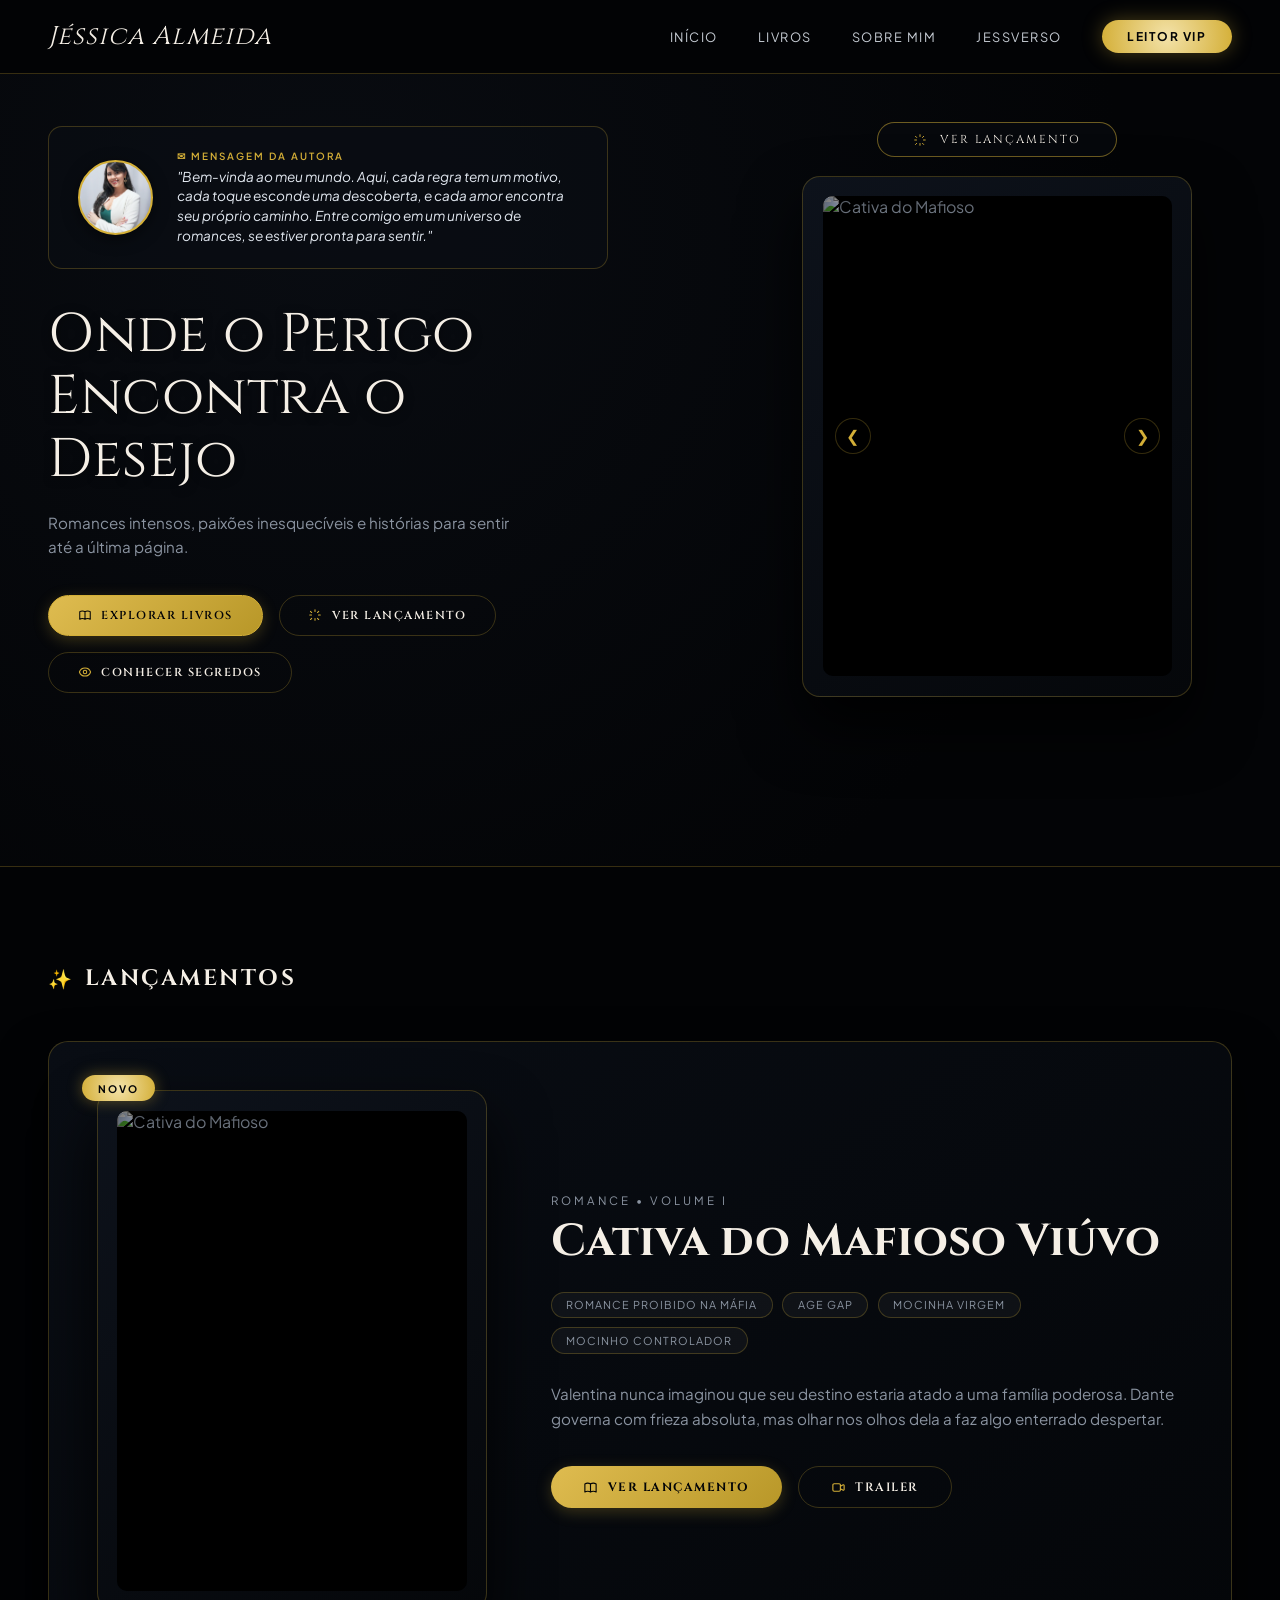
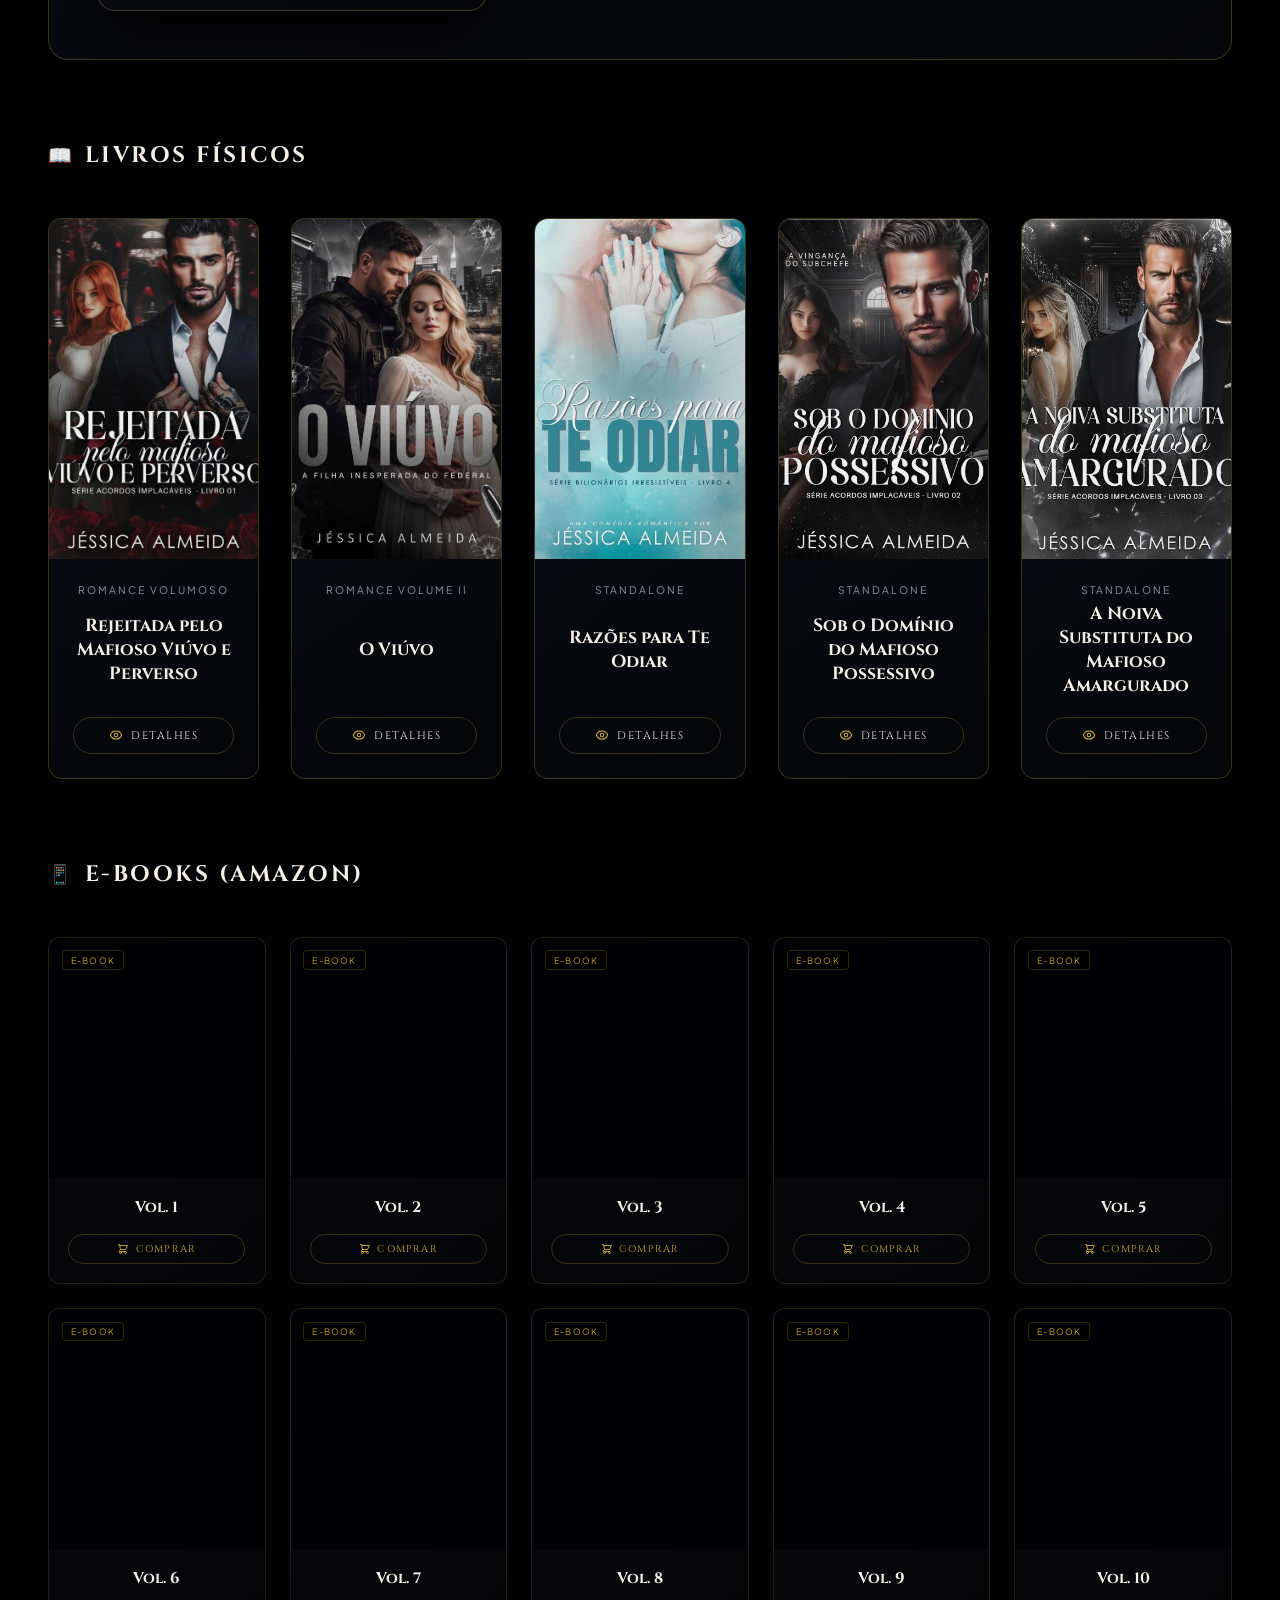
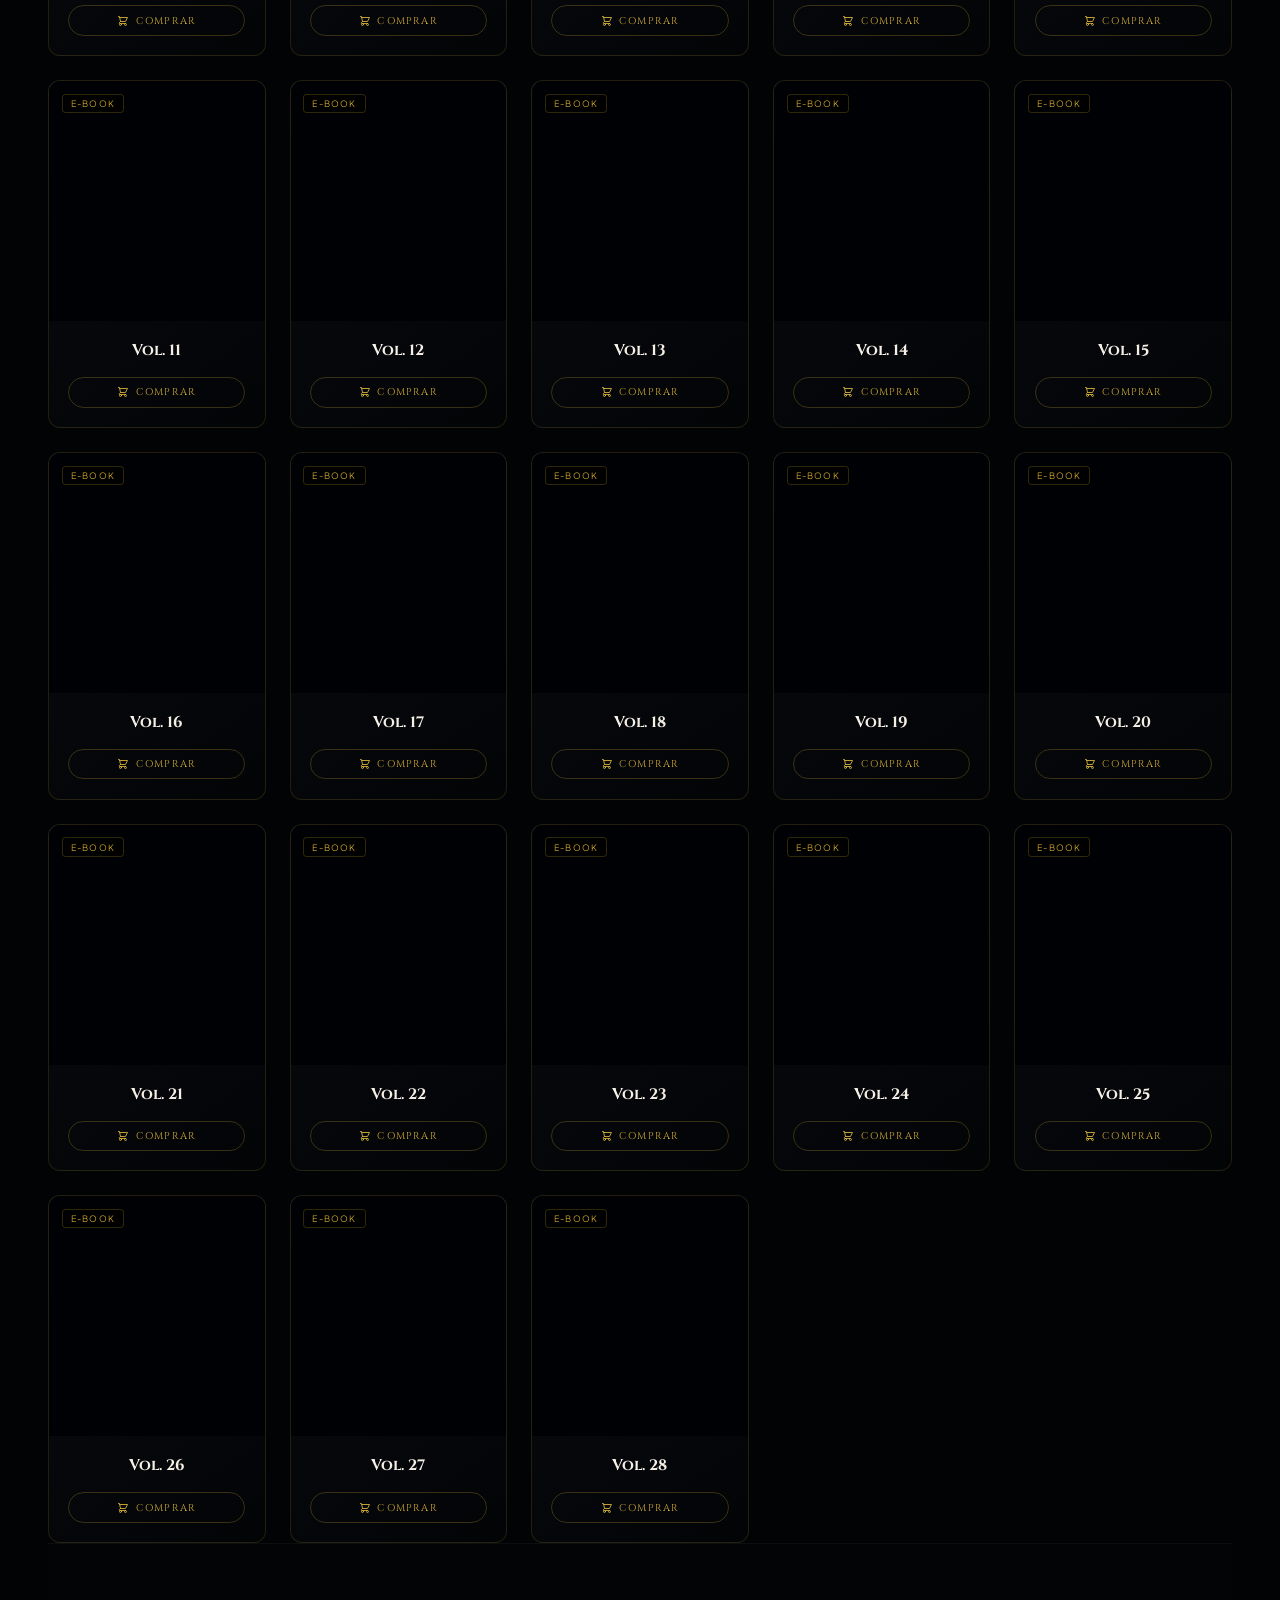
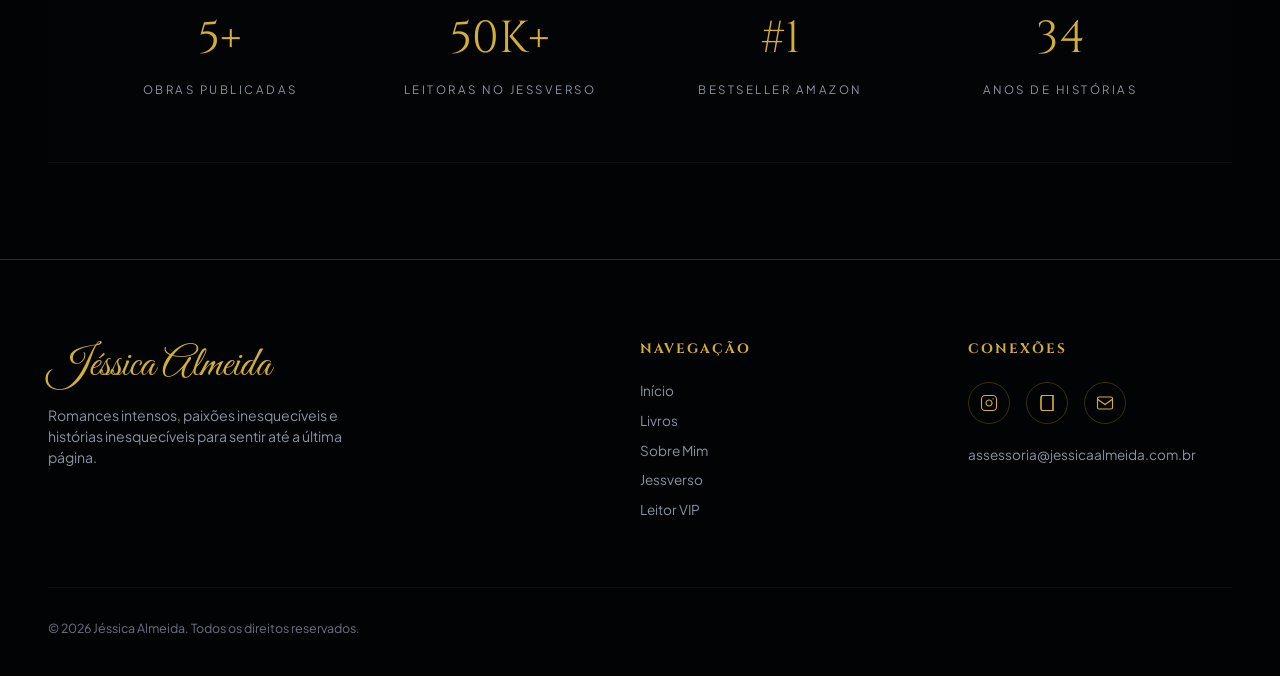
==== commit 458dbb98: "Update print statement from 'Hello' to 'Goodbye'" ====
--- a/index.html
+++ b/index.html
@@ -3,266 +3,469 @@
 <head>
     <meta charset="UTF-8">
     <meta name="viewport" content="width=device-width, initial-scale=1.0">
-    <title>Jéssica Almeida | Autora Best-Seller</title>
-    <!-- Google Fonts -->
+    <title>Jéssica Almeida | Romances</title>
     <link rel="preconnect" href="https://fonts.googleapis.com">
     <link rel="preconnect" href="https://fonts.gstatic.com" crossorigin>
-    <link href="https://fonts.googleapis.com/css2?family=Cinzel:wght@500;600;700&family=Plus+Jakarta+Sans:wght@400;500;600&display=swap" rel="stylesheet">
-    <!-- CSS Principal -->
+    <link href="https://fonts.googleapis.com/css2?family=Cinzel:ital,wght@0,400;0,600;0,700;1,400&family=Great+Vibes&family=Plus+Jakarta+Sans:wght@300;400;500;600&display=swap" rel="stylesheet">
     <link rel="stylesheet" href="style.css">
-    <style>
-        /* Estilo para garantir a foto maior da autora */
-        .sobre-foto-centralizada img {
-            width: 250px;
-            max-width: 100%;
-            height: auto;
-            border-radius: 8px;
-            border: 2px solid #c5a880;
-            box-shadow: 0 4px 15px rgba(0, 0, 0, 0.5);
-        }
-    </style>
 </head>
 <body>
 
-    <!-- CABEÇALHO / MENU -->
     <header class="header">
-        <div class="logo-imagem" style="cursor: pointer;" onclick="mudarAba('inicio')">
-            <img src="jessica.png" alt="Jéssica Almeida" class="img-assinatura">
+        <div class="nav-container">
+            <div class="logo">
+                <span class="logo-text">Jéssica Almeida</span>
+            </div>
+            <nav class="nav-links">
+                <a href="#home">Início</a>
+                <a href="#books">Livros</a>
+                <a href="#about">Sobre Mim</a>
+                <a href="#jessverso">Jessverso</a>
+                <a href="#vip" class="vip-btn">LEITOR VIP</a>
+            </nav>
         </div>
-        <nav class="nav-links">
-            <a href="#inicio" onclick="mudarAba('inicio')">Início</a>
-            <a href="#livros" onclick="mudarAba('livros')">Livros</a>
-            <a href="#sobre" onclick="mudarAba('sobre')">Sobre Mim</a>
-            <a href="#jessverso" onclick="mudarAba('jessverso')">Jessverso</a>
-            <a href="#vip" onclick="mudarAba('vip')" class="btn-vip-nav">Leitor VIP</a>
-        </nav>
     </header>
 
-    <!-- CONTEÚDO DINÂMICO DAS ABAS -->
-    <main class="main-conteudo">
-
-        <!-- ABA 1: INÍCIO -->
-        <section id="aba-inicio" class="aba-conteudo ativa">
-            <div class="hero">
-                <span class="badge-amazon">Autora Best-Seller na Amazon</span>
-                <h1>ROMANCES COM HOMENS PERIGOSOS E MOCINHAS FORTES</h1>
-                <p>Mergulhe no Jessverso, onde o perigo, a lealdade e a intensidade caminham lado a lado.</p>
-                <div class="hero-botoes">
-                    <a href="#livros" class="btn-primario" onclick="mudarAba('livros')">Explorar Livros</a>
-                    <a href="#vip" class="btn-secundario" onclick="mudarAba('vip')">Conhecer Segredos</a>
-                </div>
+    <main>
+        <!-- Seção Home / Início -->
+        <section id="home" class="hero-section">
+            
+            <div class="hero-wrapper">
+                
+                <div class="hero-left">
+                    <div class="author-card-box">
+                        <div class="author-avatar" style="background-image: url('leile.png')"></div>
+                        <div class="author-content">
+                            <span class="author-tag">✉ MENSAGEM DA AUTORA</span>
+                            <p>"Bem-vinda ao meu mundo. Aqui, cada regra tem um motivo, cada toque esconde uma descoberta, e cada amor encontra seu próprio caminho. Entre comigo em um universo de romances, se estiver pronta para sentir."</p>
+                        </div>
+                    </div>
+
+                    <h1 class="main-title">
+                        Onde o Perigo<br>
+                        Encontra o<br>
+                        Desejo
+                    </h1>
+
+                    <p class="hero-subtitle">
+                        Romances intensos, paixões inesquecíveis e histórias para sentir até a última página.
+                    </p>
+
+                    <div class="action-buttons">
+                        <a href="#books" class="btn-custom btn-primary-solid">
+                            <svg viewBox="0 0 24 24"><path stroke-linecap="round" stroke-linejoin="round" stroke-width="1.8" d="M12 6.253v13m0-13C10.832 5.477 9.246 5 7.5 5S4.168 5.477 3 6.253v13C4.168 18.477 5.754 18 7.5 18s3.332.477 4.5 1.253m0-13C13.168 5.477 14.754 5 16.5 5c1.747 0 3.332.477 4.5 1.253v13C19.832 18.477 18.247 18 16.5 18c-1.746 0-3.332.477-4.5 1.253"/></svg>
+                            Explorar Livros
+                        </a>
+                        <a href="#books" class="btn-custom btn-outline-pill" onclick="openDetailsModal(event, 'launch')">
+                            <svg viewBox="0 0 24 24"><path stroke-linecap="round" stroke-linejoin="round" stroke-width="1.8" d="M12 3v3m0 12v3M3 12h3m12 0h3m-2.636-6.364l-2.122 2.122m-9.9 9.9l-2.122 2.122m0-14.142l2.122 2.122m9.9 9.9l2.122 2.122"/></svg>
+                            Ver Lançamento
+                        </a>
+                        <a href="#secrets" class="btn-custom btn-outline-pill">
+                            <svg viewBox="0 0 24 24"><path stroke-linecap="round" stroke-linejoin="round" stroke-width="1.8" d="M15 12a3 3 0 11-6 0 3 3 0 016 0z"/><path stroke-linecap="round" stroke-linejoin="round" stroke-width="1.8" d="M2.458 12C3.732 7.943 7.523 5 12 5c4.478 0 8.268 2.943 9.542 7-1.274 4.057-5.064 7-9.542 7-4.477 0-8.268-2.943-9.542-7z"/></svg>
+                            Conhecer Segredos
+                        </a>
+                    </div>
+                </div>
+
+                <!-- Quadro da Direita (Home Carrossel + Botão Alinhado Acima) -->
+                <div class="hero-right">
+                    <div class="hero-right-column">
+                        <div class="top-launch-container">
+                            <a href="#" class="top-launch-pill" onclick="openDetailsModal(event, 'launch')">
+                                <svg viewBox="0 0 24 24"><path stroke-linecap="round" stroke-linejoin="round" stroke-width="1.6" d="M12 3v3m0 12v3M3 12h3m12 0h3m-2.636-6.364l-2.122 2.122m-9.9 9.9l-2.122 2.122m0-14.142l2.122 2.122m9.9 9.9l2.122 2.122"/></svg>
+                                <span>VER LANÇAMENTO</span>
+                            </a>
+                        </div>
+                        <div class="book-card-container">
+                            <div class="media-frame-box">
+                                <div class="media-slide active-slide">
+                                    <img src="cativadomafioso.JPEG" alt="Cativa do Mafioso" class="media-element photo-enhanced" loading="eager">
+                                </div>
+                                <div class="media-slide" id="slide-video">
+                                    <video id="launch-video" controls playsinline class="media-element video-proportional">
+                                        <source src="videolançamento.MP4" type="video/mp4">
+                                    </video>
+                                </div>
+                                <div class="media-slide"><img src="lançamento1.PNG" class="media-element photo-enhanced" loading="lazy"></div>
+                                <div class="media-slide"><img src="lançamento2.PNG" class="media-element photo-enhanced" loading="lazy"></div>
+                                <div class="media-slide"><img src="lançamento3.PNG" class="media-element photo-enhanced" loading="lazy"></div>
+                                <div class="media-slide"><img src="lançamento4.PNG" class="media-element photo-enhanced" loading="lazy"></div>
+                                <button class="carousel-btn prev-btn" onclick="changeSlide(-1)">&#10094;</button>
+                                <button class="carousel-btn next-btn" onclick="changeSlide(1)">&#10095;</button>
+                            </div>
+                        </div>
+                    </div>
+                </div>
+
             </div>
         </section>
 
-        <!-- ABA 2: LIVROS -->
-        <section id="aba-livros" class="aba-conteudo">
-            <div class="secao-interna">
-                <h2>OBRAS & LIVROS</h2>
-                <p class="subtitulo-secao">Conheça os títulos que compõem o Jessverso.</p>
-                
-                <div class="grade-livros">
+        <!-- SEÇÃO LIVROS -->
+        <section id="books" class="books-section">
+            
+            <!-- 1. Lançamento Fixo -->
+            <div class="books-container">
+                <div class="section-header-title">
+                    <span class="section-icon">✨</span>
+                    <h2>LANÇAMENTOS</h2>
+                </div>
+
+                <div class="launch-showcase-box">
+                    <div class="launch-media-side">
+                        <div class="novo-badge">NOVO</div>
+                        <div class="book-card-container" style="max-width: 100%;">
+                            <div class="media-frame-box" style="height: 480px;">
+                                <div class="media-slide active-slide">
+                                    <img src="cativadomafioso.JPEG" alt="Cativa do Mafioso" class="media-element photo-enhanced" loading="lazy">
+                                </div>
+                            </div>
+                        </div>
+                    </div>
+                    <div class="launch-info-side">
+                        <span class="launch-sub-cat">ROMANCE • VOLUME I</span>
+                        <h3 class="launch-book-title">Cativa do Mafioso Viúvo</h3>
+                        <div class="launch-tags-row">
+                            <span class="ltag">Romance Proibido na Máfia</span>
+                            <span class="ltag">Age Gap</span>
+                            <span class="ltag">mocinha virgem</span>
+                            <span class="ltag">mocinho controlador</span>
+                        </div>
+                        <p class="launch-book-desc">
+                            Valentina nunca imaginou que seu destino estaria atado a uma família poderosa. Dante governa com frieza absoluta, mas olhar nos olhos dela a faz algo enterrado despertar.
+                        </p>
+                        <div class="launch-action-buttons">
+                            <a href="#" class="btn-gold-solid" onclick="openDetailsModal(event, 'launch')">
+                                <svg viewBox="0 0 24 24"><path stroke-linecap="round" stroke-linejoin="round" stroke-width="1.8" d="M12 6.253v13m0-13C10.832 5.477 9.246 5 7.5 5S4.168 5.477 3 6.253v13C4.168 18.477 5.754 18 7.5 18s3.332.477 4.5 1.253m0-13C13.168 5.477 14.754 5 16.5 5c1.747 0 3.332.477 4.5 1.253v13C19.832 18.477 18.247 18 16.5 18c-1.746 0-3.332.477-4.5 1.253"/></svg>
+                                Ver Lançamento
+                            </a>
+                            <a href="#" class="btn-gold-outline" onclick="openTrailerModal(event)">
+                                <svg viewBox="0 0 24 24"><path stroke-linecap="round" stroke-linejoin="round" stroke-width="1.8" d="M15 10l4.553-2.276A1 1 0 0121 8.618v6.764a1 1 0 01-1.447.894L15 14M5 18h8a2 2 0 002-2V8a2 2 0 00-2-2H5a2 2 0 00-2 2v8a2 2 0 002 2z"/></svg>
+                                Trailer
+                            </a>
+                        </div>
+                    </div>
+                </div>
+            </div>
+
+            <!-- 2. Livros Físicos -->
+            <div class="books-container" style="margin-top: 5rem;">
+                <div class="section-header-title">
+                    <span class="section-icon">📖</span>
+                    <h2>LIVROS FÍSICOS</h2>
+                </div>
+
+                <div class="physical-books-grid">
                     <!-- Livro 1 -->
-                    <div class="card-livro">
-                        <div class="capa-container">
-                            <img src="livro1.jpeg" alt="Rejeitada pelo Mafioso">
-                        </div>
-                        <h3>Rejeitada pelo Mafioso</h3>
-                        <a href="#" class="btn-livro">Saiba Mais</a>
-                    </div>
-
+                    <div class="physical-book-card" onclick="openDetailsModal(event, 'book1')">
+                        <div class="pbook-img" style="background-image: url('livro1.jpeg')"></div>
+                        <div class="pbook-info">
+                            <span class="pbook-cat">ROMANCE VOLUMOSO</span>
+                            <h4>Rejeitada pelo Mafioso Viúvo e Perverso</h4>
+                            <span class="btn-buy-outline">
+                                <svg viewBox="0 0 24 24"><path stroke-linecap="round" stroke-linejoin="round" stroke-width="1.8" d="M15 12a3 3 0 11-6 0 3 3 0 016 0z"/><path stroke-linecap="round" stroke-linejoin="round" stroke-width="1.8" d="M2.458 12C3.732 7.943 7.523 5 12 5c4.478 0 8.268 2.943 9.542 7-1.274 4.057-5.064 7-9.542 7-4.477 0-8.268-2.943-9.542-7z"/></svg>
+                                Detalhes
+                            </span>
+                        </div>
+                    </div>
                     <!-- Livro 2 -->
-                    <div class="card-livro">
-                        <div class="capa-container">
-                            <img src="livro2.jpeg" alt="O Viúvo">
-                        </div>
-                        <h3>O Viúvo</h3>
-                        <a href="#" class="btn-livro">Saiba Mais</a>
-                    </div>
-
+                    <div class="physical-book-card" onclick="openDetailsModal(event, 'book2')">
+                        <div class="pbook-img" style="background-image: url('livro2.jpeg')"></div>
+                        <div class="pbook-info">
+                            <span class="pbook-cat">ROMANCE VOLUME II</span>
+                            <h4>O Viúvo</h4>
+                            <span class="btn-buy-outline">
+                                <svg viewBox="0 0 24 24"><path stroke-linecap="round" stroke-linejoin="round" stroke-width="1.8" d="M15 12a3 3 0 11-6 0 3 3 0 016 0z"/><path stroke-linecap="round" stroke-linejoin="round" stroke-width="1.8" d="M2.458 12C3.732 7.943 7.523 5 12 5c4.478 0 8.268 2.943 9.542 7-1.274 4.057-5.064 7-9.542 7-4.477 0-8.268-2.943-9.542-7z"/></svg>
+                                Detalhes
+                            </span>
+                        </div>
+                    </div>
                     <!-- Livro 3 -->
-                    <div class="card-livro">
-                        <div class="capa-container">
-                            <img src="livro3.jpeg" alt="Razões para Te Odiar">
-                        </div>
-                        <h3>Razões para Te Odiar</h3>
-                        <a href="#" class="btn-livro">Saiba Mais</a>
-                    </div>
-
+                    <div class="physical-book-card" onclick="openDetailsModal(event, 'book3')">
+                        <div class="pbook-img" style="background-image: url('livro3.jpeg')"></div>
+                        <div class="pbook-info">
+                            <span class="pbook-cat">STANDALONE</span>
+                            <h4>Razões para Te Odiar</h4>
+                            <span class="btn-buy-outline">
+                                <svg viewBox="0 0 24 24"><path stroke-linecap="round" stroke-linejoin="round" stroke-width="1.8" d="M15 12a3 3 0 11-6 0 3 3 0 016 0z"/><path stroke-linecap="round" stroke-linejoin="round" stroke-width="1.8" d="M2.458 12C3.732 7.943 7.523 5 12 5c4.478 0 8.268 2.943 9.542 7-1.274 4.057-5.064 7-9.542 7-4.477 0-8.268-2.943-9.542-7z"/></svg>
+                                Detalhes
+                            </span>
+                        </div>
+                    </div>
                     <!-- Livro 4 -->
-                    <div class="card-livro">
-                        <div class="capa-container">
-                            <img src="livro4.jpeg" alt="Sob o Domínio do Mafioso">
-                        </div>
-                        <h3>Sob o Domínio do Mafioso</h3>
-                        <a href="#" class="btn-livro">Saiba Mais</a>
-                    </div>
-
+                    <div class="physical-book-card" onclick="openDetailsModal(event, 'book4')">
+                        <div class="pbook-img" style="background-image: url('livro4.jpeg')"></div>
+                        <div class="pbook-info">
+                            <span class="pbook-cat">STANDALONE</span>
+                            <h4>Sob o Domínio do Mafioso Possessivo</h4>
+                            <span class="btn-buy-outline">
+                                <svg viewBox="0 0 24 24"><path stroke-linecap="round" stroke-linejoin="round" stroke-width="1.8" d="M15 12a3 3 0 11-6 0 3 3 0 016 0z"/><path stroke-linecap="round" stroke-linejoin="round" stroke-width="1.8" d="M2.458 12C3.732 7.943 7.523 5 12 5c4.478 0 8.268 2.943 9.542 7-1.274 4.057-5.064 7-9.542 7-4.477 0-8.268-2.943-9.542-7z"/></svg>
+                                Detalhes
+                            </span>
+                        </div>
+                    </div>
                     <!-- Livro 5 -->
-                    <div class="card-livro">
-                        <div class="capa-container">
-                            <img src="livro5.jpeg" alt="A Noiva Substituta do Mafioso">
-                        </div>
-                        <h3>A Noiva Substituta do Mafioso</h3>
-                        <a href="#detalhe-noiva" class="btn-livro" onclick="mudarAba('detalhe-noiva')">Saiba Mais</a>
-                    </div>
+                    <div class="physical-book-card" onclick="openDetailsModal(event, 'book5')">
+                        <div class="pbook-img" style="background-image: url('livro5.jpeg')"></div>
+                        <div class="pbook-info">
+                            <span class="pbook-cat">STANDALONE</span>
+                            <h4>A Noiva Substituta do Mafioso Amargurado</h4>
+                            <span class="btn-buy-outline">
+                                <svg viewBox="0 0 24 24"><path stroke-linecap="round" stroke-linejoin="round" stroke-width="1.8" d="M15 12a3 3 0 11-6 0 3 3 0 016 0z"/><path stroke-linecap="round" stroke-linejoin="round" stroke-width="1.8" d="M2.458 12C3.732 7.943 7.523 5 12 5c4.478 0 8.268 2.943 9.542 7-1.274 4.057-5.064 7-9.542 7-4.477 0-8.268-2.943-9.542-7z"/></svg>
+                                Detalhes
+                            </span>
+                        </div>
+                    </div>
+                </div>
+            </div>
+
+<!-- 3. E-Books Amazon -->
+            <div class="books-container" style="margin-top: 5rem;">
+                <div class="section-header-title">
+                    <span class="section-icon">📱</span>
+                    <h2>E-BOOKS (AMAZON)</h2>
+                </div>
+
+                <div class="ebooks-grid">
+                    <script>
+                        for (let i = 1; i <= 28; i++) {
+                            document.write(`
+                                <div class="ebook-card">
+                                    <div class="ebook-img" style="background-image: url('capa${i}.jpeg')" loading="lazy">
+                                        <span class="ebook-tag">E-BOOK</span>
+                                    </div>
+                                    <div class="ebook-info">
+                                        <h5>Vol. ${i}</h5>
+                                        <a href="#" class="ebook-buy-btn">
+                                            <svg viewBox="0 0 24 24"><path stroke-linecap="round" stroke-linejoin="round" stroke-width="1.8" d="M3 3h2l.4 2M7 13h10l4-8H5.4M7 13L5.4 5M7 13l-2.293 2.293c-.63.63-.184 1.707.707 1.707H17m0 0a2 2 0 100 4 2 2 0 000-4zm-8 2a2 2 0 11-4 0 2 2 0 014 0z"/></svg>
+                                            COMPRAR
+                                        </a>
+                                    </div>
+                                </div>
+                            `);
+                        }
+                    </script>
+                </div>
+            </div>
+
+        <!-- Seção de Estatísticas -->
+        <section class="stats-bar">
+            <div class="stats-grid">
+                <div class="stat-box">
+                    <h2>5+</h2>
+                    <span>Obras Publicadas</span>
+                </div>
+                <div class="stat-box">
+                    <h2>50K+</h2>
+                    <span>Leitoras no Jessverso</span>
+                </div>
+                <div class="stat-box">
+                    <h2>#1</h2>
+                    <span>Bestseller Amazon</span>
+                </div>
+                <div class="stat-box">
+                    <h2>34</h2>
+                    <span>Anos de Histórias</span>
                 </div>
             </div>
         </section>
-
-        <!-- PÁGINA INTERNA DE DETALHES: A NOIVA SUBSTITUTA DO MAFIOSO AMARGURADO -->
-        <section id="aba-detalhe-noiva" class="aba-conteudo">
-            <div style="max-width: 800px; margin: 0 auto; text-align: left; padding: 20px;">
-                
-                <button onclick="mudarAba('livros')" style="background: transparent; border: 1px solid #c5a880; color: #c5a880; padding: 8px 16px; border-radius: 4px; cursor: pointer; margin-bottom: 30px; font-family: 'Plus Jakarta Sans', sans-serif;">&larr; Voltar para os Livros</button>
-                
-                <h2 style="font-family: 'Cinzel', serif; font-size: 28px; color: #fff; margin-bottom: 20px;">A Noiva Substituta do Mafioso Amargurado</h2>
-                
-                <div style="background-color: #141414; border: 1px solid #222; border-radius: 8px; padding: 25px; color: #ccc; font-size: 15px; line-height: 1.8;">
+    </main>
+
+    <!-- Modal do Trailer -->
+    <div id="trailer-modal" class="modal-overlay" onclick="closeTrailerModal(event)">
+        <div class="modal-content" onclick="event.stopPropagation()">
+            <button class="modal-close" onclick="closeTrailerModal(event)">&times;</button>
+            <video id="modal-video" controls playsinline class="media-element video-proportional" style="width: 100%; height: 450px;">
+                <source src="videolançamento.MP4" type="video/mp4">
+            </video>
+        </div>
+    </div>
+
+    <!-- Modal Dinâmico de Detalhes dos Livros -->
+    <div id="details-modal" class="modal-overlay" onclick="closeDetailsModal(event)">
+        <div class="modal-content modal-large" onclick="event.stopPropagation()">
+            <button class="modal-close" onclick="closeDetailsModal(event)">&times;</button>
+            <div class="modal-details-grid">
+                <div class="modal-book-img">
+                    <img id="modal-img" src="" alt="Capa do Livro" class="media-element photo-contain" style="height: 420px; border-radius: 10px;">
+                </div>
+                <div class="modal-book-text">
+                    <span id="modal-cat" class="launch-sub-cat">ROMANCE</span>
+                    <h2 id="modal-title" style="font-size: 2.2rem; color: var(--gold-light); margin-bottom: 1rem;">Título</h2>
                     
-                    <p style="margin-bottom: 18px;">
-                        <strong>Maverick Malone</strong> é o chefe da máfia de Nova Iorque, um mafioso frio e cruel na mesma medida. Após sua noiva ser brutalmente assassinada para que não liderasse a organização, ele não apenas se vingou dos envolvidos, mas assumiu a liderança banhando de sangue as ruas do submundo.
+                    <span style="font-size: 0.75rem; color: var(--gold); text-transform: uppercase; letter-spacing: 2px; display: block; margin-bottom: 0.5rem;">Categorias</span>
+                    <div id="modal-tags" class="launch-tags-row" style="margin-bottom: 1rem;">
+                        <!-- Tags dinâmicas -->
+                    </div>
+
+                    <span style="font-size: 0.75rem; color: var(--gold); text-transform: uppercase; letter-spacing: 2px; display: block; margin-bottom: 0.5rem;">Sinopse</span>
+                    <p id="modal-desc" style="font-size: 0.88rem; color: var(--text-muted); line-height: 1.6; margin-bottom: 1.5rem; max-height: 180px; overflow-y: auto; padding-right: 5px;">
+                        Sinopse do livro...
                     </p>
 
-                    <p style="margin-bottom: 18px;">
-                        <strong>Daiana Drexler</strong> perdeu tudo com a morte de sua única irmã. Com o mundo desmoronando ao seu redor e seus pais completamente perdidos no luto, ela se refugiou em um convento sem saber que teria que assumir o lugar da pessoa que mais amava no mundo.
-                    </p>
-
-                    <p style="margin-bottom: 18px; font-style: italic; color: #e0e0e0;">
-                        Um contrato de casamento foi imposto.<br>
-                        Para ele, nada além de uma aliança.<br>
-                        Para ela, a obrigação de se casar com o noivo de sua falecida irmã.
-                    </p>
-
-                    <p style="margin-bottom: 18px;">
-                        Ao chegar em casa e confrontar sua realidade, ela foge, sem saber que no momento em que seu noivo pôs os olhos nela, nada e ninguém a tiraria de suas mãos.
-                    </p>
-
-                    <blockquote style="border-left: 3px solid #c5a880; padding-left: 15px; margin: 20px 0; font-style: italic; color: #bbb;">
-                        “— Sabe, doce anjo, até gosto de uma boa caçada — sua voz grave e perigosa ecoa no silêncio e dou dois passos para trás.<br>
-                        — Como me encontrou? — Minha voz sai trêmula, quase inaudível.<br>
-                        — Se você me desobedecer e fugir outra vez só vai piorar as coisas e acredite em mim quando digo que sei exatamente como te punir — estremeço com seus dedos tocando minha bochecha em um toque firme, carregado de posse.<br>
-                        — Me deixe ir…<br>
-                        — Sua liberdade só virá com a minha morte — sua voz se torna ainda mais sombria. — Até lá, não existe lugar entre o céu e o inferno que não vá encontrá-la. Você me pertence. E eu não abro mão do que é meu.”
-                    </blockquote>
-
-                    <p style="margin-bottom: 18px;">
-                        Daiana será a única mulher a despertar o lado protetor e possessivo do mafioso amargurado, fazendo com que ele perca o controle pela primeira vez.
-                    </p>
-
-                    <p style="margin-bottom: 18px;">
-                        Entre perigos, um desejo avassalador e um passado entrelaçado antes do contrato ser firmado, o homem mais perigoso de Nova Iorque terá que decidir entre o seu dever com a máfia e a mulher que carrega o seu filho no ventre. Até onde ele será capaz de ir?
-                    </p>
-
-                    <p style="margin-bottom: 18px; font-size: 14px; color: #aaa;">
-                        “A Noiva Substituta do Mafioso Amargurado” é o terceiro livro da Série Acordos Implacáveis. Cada livro conta a história de um casal diferente, podendo ser lido separadamente sem prejudicar o entendimento.<br>
-                        <strong>NÃO contém abuso sexual, agressões e traição do mocinho com a mocinha.</strong>
-                    </p>
-
-                    <!-- BOTÃO DE CHAMADA PARA A LIVRARIA UNICORN BOOKS -->
-                    <div style="text-align: center; margin-top: 35px; padding-top: 25px; border-top: 1px solid #222;">
-                        <a href="https://www.unicornbooks.com.br/a-noiva-substituta-do-mafioso-amargurado" target="_blank" class="btn-primario" style="display: inline-block; padding: 14px 30px; background-color: #c5a880; color: #0d0d0d; font-weight: 600; border-radius: 6px; text-decoration: none;">Comprar na Unicorn Books</a>
-                    </div>
-
-                </div>
-            </div>
-        </section>
-
-        <!-- ABA 3: SOBRE MIM (CENTRALIZADO) -->
-        <section id="aba-sobre" class="aba-conteudo">
-            <div class="sobre-container-centralizado" style="text-align: center; max-width: 700px; margin: 0 auto; padding: 20px;">
-                <h2 class="nome-autora-sobre" style="font-family: 'Cinzel', serif; color: #fff; margin-bottom: 20px;">JÉSSICA ALMEIDA</h2>
-                <div class="sobre-foto-centralizada" style="margin-bottom: 20px;">
-                    <img src="leile.png" alt="Jéssica Almeida">
-                </div>
-                <div class="sobre-texto-centralizado" style="color: #ccc; line-height: 1.8; font-size: 16px; text-align: center;">
-                    <p style="margin-bottom: 15px;">Sou casada há doze anos e mãe atípica do Bernardo, de sete anos.</p>
-                    <p style="margin-bottom: 15px;">Com 34 anos de idade, resido em Brasília. Sou uma menina mulher, leve, que consegue envolver e prender os meus leitores, com uma leitura intensa, repleta de fortes emoções.</p>
-                    <p style="margin-bottom: 15px;">Conhecida como Jess pelas leitoras, comecei a me aventurar no mundo da escrita em outubro de 2024, quando publiquei o meu primeiro livro em uma plataforma de leitura, onde me vi em um caminho sem volta, ficando completamente apaixonada pelo mundo dos romances.</p>
-                    <p style="margin-bottom: 20px;">Aqueles que desejam manter-se informados sobre as novidades da autora podem segui-la no Instagram.</p>
-                </div>
-                <div class="chamada-insta">
-                    <a href="https://instagram.com/jessica_escritora" target="_blank" style="color: #c5a880; text-decoration: none; font-weight: 600; font-size: 16px;">Instagram: @jessica_escritora</a>
-                </div>
-            </div>
-        </section>
-
-        <!-- ABA 4: JESSVERSO -->
-        <section id="aba-jessverso" class="aba-conteudo">
-            <div class="secao-interna">
-                <h2>O JESSVERSO</h2>
-                <p class="subtitulo-secao">Conexões, árvores de famílias e a linha do tempo das histórias.</p>
-                <p style="color: #aaa;">Conteúdo do Jessverso em breve...</p>
-            </div>
-        </section>
-
-        <!-- ABA 5: LEITOR VIP -->
-        <section id="aba-vip" class="aba-conteudo">
-            <div class="vip-container-centralizado" style="max-width: 600px; margin: 0 auto; padding: 40px 20px; text-align: center;">
-                <h2 style="font-family: 'Cinzel', serif; color: #fff; font-size: 26px; margin-bottom: 15px;">CONHEÇA MEUS SEGREDOS</h2>
-                <p class="subtitulo-secao" style="color: #aaa; margin-bottom: 35px; line-height: 1.6;">Garanta acesso a trechos secretos e surpresas preparadas especialmente para quem vive os meus romances. Se apaixone antes de todo mundo.</p>
-                
-                <form class="form-vip" onsubmit="event.preventDefault(); alert('Inscrição realizada com sucesso!');" style="display: flex; flex-direction: column; gap: 20px; text-align: left;">
-                    <div class="grupo-input">
-                        <label for="whatsapp" style="display: block; color: #ccc; margin-bottom: 8px; font-size: 14px;">WhatsApp *</label>
-                        <input type="text" id="whatsapp" required placeholder="(00) 00000-0000" style="width: 100%; padding: 14px; background: #0d0d0d; border: 1px solid #c5a880; color: #fff; border-radius: 6px; font-family: 'Plus Jakarta Sans', sans-serif;">
-                    </div>
-                    <div class="grupo-input">
-                        <label for="email" style="display: block; color: #ccc; margin-bottom: 8px; font-size: 14px;">E-mail *</label>
-                        <input type="email" id="email" required placeholder="seu@email.com" style="width: 100%; padding: 14px; background: #0d0d0d; border: 1px solid #c5a880; color: #fff; border-radius: 6px; font-family: 'Plus Jakarta Sans', sans-serif;">
-                    </div>
-                    <div class="grupo-input">
-                        <label for="nome" style="display: block; color: #ccc; margin-bottom: 8px; font-size: 14px;">Nome *</label>
-                        <input type="text" id="nome" required placeholder="Seu nome completo" style="width: 100%; padding: 14px; background: #0d0d0d; border: 1px solid #c5a880; color: #fff; border-radius: 6px; font-family: 'Plus Jakarta Sans', sans-serif;">
-                    </div>
-                    <div class="grupo-input">
-                        <label for="instagram" style="display: block; color: #ccc; margin-bottom: 8px; font-size: 14px;">Usuário no Instagram *</label>
-                        <input type="text" id="instagram" required placeholder="@meuusuario" style="width: 100%; padding: 14px; background: #0d0d0d; border: 1px solid #c5a880; color: #fff; border-radius: 6px; font-family: 'Plus Jakarta Sans', sans-serif;">
-                    </div>
-                    <button type="submit" class="btn-enviar-vip" style="background-color: #c5a880; color: #0d0d0d; font-weight: 700; padding: 16px; border: none; border-radius: 6px; cursor: pointer; margin-top: 10px; font-family: 'Plus Jakarta Sans', sans-serif; font-size: 15px; width: 100%; transition: background 0.3s;">Quero fazer parte</button>
-                </form>
-            </div>
-        </section>
-
-    </main>
-
-    <!-- RODAPÉ COM OS LINKS REAIS E EXATOS -->
-    <footer class="footer-site">
-        <div class="footer-conteudo">
-            <div class="footer-coluna">
-                <h3>SE APAIXONE COMIGO</h3>
-                <div class="footer-sociais">
-                    <a href="https://instagram.com/jessica_escritora" target="_blank">Instagram</a>
-                    <a href="https://www.amazon.com.br/stores/author/B0CVVC7432/allbooks?ingress=0&visitId=e14b7d9a-c89e-447a-851c-27ed2e7ebd3e" target="_blank">Amazon</a>
-                </div>
-            </div>
-            <div class="footer-coluna">
-                <h3>CONTATO</h3>
-                <p>Assessoria / Contato profissional</p>
-                <p>contato@jessicaalmeida.com</p>
-            </div>
-            <div class="footer-coluna direitos">
-                <p>Jéssica Almeida &copy; 2026</p>
-                <p>Todos os direitos reservados</p>
-            </div>
+                    <div style="background: rgba(212, 175, 55, 0.05); border: 1px solid var(--border-gold); padding: 0.8rem; border-radius: 8px; margin-bottom: 1.5rem;">
+                        <span style="font-size: 0.7rem; color: var(--gold); text-transform: uppercase; letter-spacing: 1.5px; display: block; margin-bottom: 0.3rem;">⚠️ Aviso de Conteúdo</span>
+                        <p style="font-size: 0.78rem; color: #a0aec0; line-height: 1.4;">
+                            • Obra indicada para maiores de 18 anos.<br>
+                            • Contém cenas explícitas, temas sensíveis e violência emocional.<br>
+                            • Recomenda-se discrição a leitores sensíveis a gatilhos.
+                        </p>
+                    </div>
+
+                    <a href="#comprar" class="btn-gold-solid" style="width: 100%; justify-content: center;">
+                        <svg viewBox="0 0 24 24"><path stroke-linecap="round" stroke-linejoin="round" stroke-width="1.8" d="M3 3h2l.4 2M7 13h10l4-8H5.4M7 13L5.4 5M7 13l-2.293 2.293c-.63.63-.184 1.707.707 1.707H17m0 0a2 2 0 100 4 2 2 0 000-4zm-8 2a2 2 0 11-4 0 2 2 0 014 0z"/></svg>
+                        Comprar o Livro
+                    </a>
+                </div>
+            </div>
+        </div>
+    </div>
+
+    <!-- Rodapé -->
+    <footer class="site-footer">
+        <div class="footer-grid">
+            <div class="footer-col-main">
+                <h3 class="footer-signature">Jéssica Almeida</h3>
+                <p>Romances intensos, paixões inesquecíveis e histórias inesquecíveis para sentir até a última página.</p>
+            </div>
+            <div class="footer-col-links">
+                <h4>Navegação</h4>
+                <ul>
+                    <li><a href="#home">Início</a></li>
+                    <li><a href="#books">Livros</a></li>
+                    <li><a href="#about">Sobre Mim</a></li>
+                    <li><a href="#jessverso">Jessverso</a></li>
+                    <li><a href="#vip">Leitor VIP</a></li>
+                </ul>
+            </div>
+            <div class="footer-col-social">
+                <h4>Conexões</h4>
+                <div class="social-links-row">
+                    <a href="#" class="social-circle" aria-label="Instagram">
+                        <svg viewBox="0 0 24 24"><rect width="20" height="20" x="2" y="2" rx="5" ry="5" stroke-width="1.5" stroke="currentColor" fill="none"/><path d="M16 11.37A4 4 0 1 1 12.63 8 4 4 0 0 1 16 11.37z" stroke-width="1.5" stroke="currentColor" fill="none"/><line x1="17.5" x2="17.51" y1="6.5" y2="6.5" stroke-width="1.5" stroke="currentColor" stroke-linecap="round"/></svg>
+                    </a>
+                    <a href="#" class="social-circle" aria-label="Livros">
+                        <svg viewBox="0 0 24 24"><path d="M4 19.5v-15A2.5 2.5 0 0 1 6.5 2H20v20H6.5a2.5 2.5 0 0 1-2.5-2.5Z" stroke-width="1.5" stroke="currentColor" fill="none"/><path d="M6.5 2H20v20H6.5A2.5 2.5 0 0 1 4 19.5v-15A2.5 2.5 0 0 1 6.5 2Z" stroke-width="1.5" stroke="currentColor" fill="none"/></svg>
+                    </a>
+                    <a href="#" class="social-circle" aria-label="E-mail">
+                        <svg viewBox="0 0 24 24"><rect width="20" height="16" x="2" y="4" rx="2" stroke-width="1.5" stroke="currentColor" fill="none"/><path d="m22 7-10 7L2 7" stroke-width="1.5" stroke="currentColor" fill="none"/></svg>
+                    </a>
+                </div>
+                <span class="footer-email-text">assessoria@jessicaalmeida.com.br</span>
+            </div>
+        </div>
+        <div class="footer-bottom-bar">
+            <p>&copy; 2026 Jéssica Almeida. Todos os direitos reservados.</p>
         </div>
     </footer>
 
-    <!-- SCRIPT SIMPLES PARA NAVEGAÇÃO ENTRE ABAS -->
+    <!-- Script de Controle e Banco de Dados dos Livros -->
     <script>
-        function mudarAba(nomeAba) {
-            // Esconde todas as abas
-            const abas = document.querySelectorAll('.aba-conteudo');
-            abas.forEach(aba => aba.classList.remove('ativa'));
-
-            // Mostra a aba selecionada
-            const abaAtiva = document.getElementById('aba-' + nomeAba);
-            if (abaAtiva) {
-                abaAtiva.classList.add('ativa');
+        const booksData = {
+            'launch': {
+                img: 'cativadomafioso.JPEG',
+                cat: 'LANÇAMENTO • ROMANCE',
+                title: 'Cativa do Mafioso Viúvo',
+                tags: ['Romance Proibido na Máfia', 'Age Gap', 'Mocinha Virgem', 'Mocinho Controlador', 'Inimigos para Amantes', 'Slow Burn'],
+                desc: 'Valentina nunca imaginou que seu destino estaria atado ao sobrenome mais temido da Itália. Quando seu pai contrai uma dívida impossível com uma família poderosa, ela descobre que o preço da liberdade de sua família é ela mesma.<br><br>Dante perdeu sua esposa há três anos. Desde então, governa seu império com frieza absoluta, sem permitir que ninguém se aproxime de suas cicatrizes. Perigoso, intocável e tudo o que Valentina teme, ele sente algo despertar quando olha nos olhos dela pela primeira vez.'
+            },
+            'book1': {
+                img: 'livro1.jpeg',
+                cat: 'ROMANCE VOLUMOSO • SÉRIE ACORDOS IMPLACÁVEIS - LIVRO 01',
+                title: 'Rejeitada pelo Mafioso Viúvo e Perverso',
+                tags: ['Dark Romance', 'Máfia', 'Age Gap', 'Segredos Ocultos'],
+                desc: 'Nas sombras de um império construído com sangue e regras implacáveis, ele controla cada passo ao seu redor. Quando uma intrusa desafia sua autoridade, a linha entre punição e rendição se torna perigosamente tênue.'
+            },
+            'book2': {
+                img: 'livro2.jpeg',
+                cat: 'ROMANCE VOLUME II • A FILHA INESPERADA DO FEDERAL',
+                title: 'O Viúvo',
+                tags: ['Vingança', 'Aliança Letal', 'Amor e Ódio', 'Intriga Familiar'],
+                desc: 'Juramentos selados no altar da perdição não podem ser quebrados sem consequências fatais. Divididos entre o dever com o clã e um sentimento que consome tudo.'
+            },
+            'book3': {
+                img: 'livro3.jpeg',
+                cat: 'STANDALONE • SÉRIE DELIRIOS IRRESISTÍVEIS - LIVRO 4',
+                title: 'Razões para Te Odiar',
+                tags: ['Comédia Romântica', 'Segunda Chance', 'Drama Intenso'],
+                desc: 'Feridas do passado deixaram cicatrizes profundas na alma de quem um dia governou sem piedade. Mas quando o destino coloca em seu caminho a única mulher capaz de desarmar suas defesas...'
+            },
+            'book4': {
+                img: 'livro4.jpeg',
+                cat: 'STANDALONE • SÉRIE ACORDOS IMPLACÁVEIS - LIVRO 02',
+                title: 'Sob o Domínio do Mafioso Possessivo',
+                tags: ['Máfia & Poder', 'Atração Fatal', 'Segredos Mortais'],
+                desc: 'O poder absoluto cobra um preço alto, e o preço dele foi a própria humanidade. Até que ela apareceu, trazendo luz para os cantos mais escuros de sua fortaleza.'
+            },
+            'book5': {
+                img: 'livro5.jpeg',
+                cat: 'STANDALONE • SÉRIE ACORDOS IMPLACÁVEIS - LIVRO 03',
+                title: 'A Noiva Substituta do Mafioso Amargurado',
+                tags: ['Mistério', 'Paixão Obsessiva', 'Perigo Iminente'],
+                desc: 'As regras da noite pertencem a quem tem coragem de quebrá-las. Envolto em mistérios e cercado por inimigos invisíveis, ele encontra na lealdade inesperada dela a força que faltava.'
             }
-
-            // Rola a página suavemente para o topo
-            window.scrollTo({ top: 0, behavior: 'smooth' });
+        };
+
+        const slides = document.querySelectorAll('#home .media-slide');
+        const video = document.getElementById('launch-video');
+        let currentSlide = 0;
+
+        function showSlide(index) {
+            slides[currentSlide].classList.remove('active-slide');
+            if (slides[currentSlide].contains(video) && !video.paused) {
+                video.pause();
+            }
+            currentSlide = (index + slides.length) % slides.length;
+            slides[currentSlide].classList.add('active-slide');
+        }
+
+        function changeSlide(direction) {
+            showSlide(currentSlide + direction);
+        }
+
+        function openTrailerModal(e) {
+            e.preventDefault();
+            const modal = document.getElementById('trailer-modal');
+            const modalVideo = document.getElementById('modal-video');
+            modal.style.display = 'flex';
+            modalVideo.play();
+        }
+
+        function closeTrailerModal(e) {
+            e.preventDefault();
+            const modal = document.getElementById('trailer-modal');
+            const modalVideo = document.getElementById('modal-video');
+            modalVideo.pause();
+            modalVideo.currentTime = 0;
+            modal.style.display = 'none';
+        }
+
+        function openDetailsModal(e, bookKey) {
+            e.preventDefault();
+            const data = booksData[bookKey];
+            if (!data) return;
+
+            document.getElementById('modal-img').src = data.img;
+            document.getElementById('modal-cat').innerText = data.cat;
+            document.getElementById('modal-title').innerText = data.title;
+            document.getElementById('modal-desc').innerHTML = data.desc;
+
+            const tagsContainer = document.getElementById('modal-tags');
+            tagsContainer.innerHTML = '';
+            data.tags.forEach(tag => {
+                const span = document.createElement('span');
+                span.className = 'ltag';
+                span.innerText = tag;
+                tagsContainer.appendChild(span);
+            });
+
+            document.getElementById('details-modal').style.display = 'flex';
+        }
+
+        function closeDetailsModal(e) {
+            e.preventDefault();
+            document.getElementById('details-modal').style.display = 'none';
         }
     </script>
+
 </body>
-</html>+</html>
--- a/style.css
+++ b/style.css
@@ -1,6 +1,11 @@
-/* ========================================== */
-/* CONFIGURAÇÕES GERAIS E CORES               */
-/* ========================================== */
+:root {
+    --bg-deep: #030406;
+    --gold: #d4af37;
+    --gold-light: #f5efe6;
+    --text-muted: #8a93a0;
+    --border-gold: rgba(212, 175, 55, 0.25);
+}
+
 * {
     margin: 0;
     padding: 0;
@@ -8,432 +13,746 @@
 }
 
 body {
-    background-color: #0d0d0d;
-    color: #f5f5f5;
+    background-color: var(--bg-deep);
+    color: var(--text-muted);
     font-family: 'Plus Jakarta Sans', sans-serif;
-    min-height: 100vh;
+    overflow-x: hidden;
+    scroll-behavior: smooth;
+}
+
+h1, h2, h3, h4, h5 {
+    font-family: 'Cinzel', serif;
+}
+
+a {
+    text-decoration: none;
+    color: inherit;
+}
+
+/* Header */
+.header {
+    background: rgba(3, 4, 6, 0.95);
+    border-bottom: 1px solid var(--border-gold);
+    position: sticky;
+    top: 0;
+    z-index: 999;
+    backdrop-filter: blur(12px);
+}
+
+.nav-container {
+    max-width: 1400px;
+    margin: 0 auto;
+    padding: 1.2rem 3rem;
+    display: flex;
+    justify-content: space-between;
+    align-items: center;
+}
+
+.logo-text {
+    font-family: 'Cinzel', serif;
+    font-style: italic;
+    font-size: 1.6rem;
+    color: var(--gold-light);
+    letter-spacing: 1px;
+}
+
+.nav-links {
+    display: flex;
+    align-items: center;
+    gap: 2.5rem;
+    font-size: 0.8rem;
+    text-transform: uppercase;
+    letter-spacing: 1.5px;
+    color: #c5cbd3;
+}
+
+.nav-links a:hover {
+    color: var(--gold);
+}
+
+.vip-btn {
+    background: radial-gradient(circle, #f3e2a9 0%, #d4af37 100%);
+    color: #030406 !important;
+    padding: 0.55rem 1.6rem;
+    border-radius: 50px;
+    font-weight: 700;
+    font-size: 0.75rem;
+    box-shadow: 0 0 20px rgba(212, 175, 55, 0.35);
+    letter-spacing: 1.5px;
+}
+
+/* Hero Section */
+.hero-section {
+    min-height: 88vh;
+    padding: 3rem 3rem 5rem;
     display: flex;
     flex-direction: column;
-}
-
-/* ========================================== */
-/* CABEÇALHO E MENU                           */
-/* ========================================== */
-.header {
-    display: flex;
-    justify-content: space-between;
-    align-items: center;
-    padding: 20px 50px;
-    background-color: #121212;
-    border-bottom: 1px solid #222;
-}
-
-.logo-imagem .img-assinatura {
-    height: 100px; /* Definido para 100px conforme solicitado */
-    object-fit: contain;
-}
-
-.nav-links {
-    display: flex;
-    gap: 30px;
-    align-items: center;
-}
-
-.nav-links a {
-    color: #ccc;
-    text-decoration: none;
-    font-size: 15px;
-    font-weight: 500;
-    transition: color 0.3s ease;
-}
-
-.nav-links a:hover {
-    color: #c5a880;
-}
-
-.btn-vip-nav {
-    border: 1px solid #c5a880;
-    padding: 8px 18px;
-    border-radius: 4px;
-    color: #c5a880 !important;
+    align-items: center;
+    background: radial-gradient(circle at 25% 20%, rgba(18, 24, 35, 0.4) 0%, var(--bg-deep) 70%);
+}
+
+.hero-right-column {
+    display: flex;
+    flex-direction: column;
+    align-items: center;
+    width: 100%;
+    max-width: 390px;
+}
+
+.top-launch-container {
+    width: 100%;
+    display: flex;
+    justify-content: center;
+    margin-bottom: 1.2rem;
+}
+
+@keyframes goldPulse {
+    0% { box-shadow: 0 0 15px rgba(212, 175, 55, 0.2); }
+    50% { box-shadow: 0 0 35px rgba(212, 175, 55, 0.45); }
+    100% { box-shadow: 0 0 15px rgba(212, 175, 55, 0.2); }
+}
+
+.top-launch-pill {
+    display: inline-flex;
+    align-items: center;
+    gap: 0.8rem;
+    background: #06080c;
+    border: 1px solid rgba(212, 175, 55, 0.5);
+    color: #f5efe6;
+    padding: 0.55rem 2.2rem;
+    border-radius: 50px;
+    font-size: 0.72rem;
+    font-family: 'Cinzel', serif;
+    text-transform: uppercase;
+    letter-spacing: 2px;
+    animation: goldPulse 3s infinite ease-in-out;
     transition: all 0.3s ease;
-}
-
-.btn-vip-nav:hover {
-    background-color: #c5a880;
-    color: #0d0d0d !important;
-}
-
-/* ========================================== */
-/* CONTEÚDO PRINCIPAL E ABAS                  */
-/* ========================================== */
-.main-conteudo {
-    flex: 1;
-    display: flex;
-    justify-content: center;
-    align-items: center;
-    padding: 40px 20px;
-}
-
-.aba-conteudo {
-    display: none;
+    cursor: pointer;
+}
+
+.top-launch-pill:hover {
+    border-color: #d4af37;
+}
+
+.top-launch-pill svg {
+    width: 14px;
+    height: 14px;
+    stroke: #d4af37;
+    fill: none;
+}
+
+.hero-wrapper {
+    max-width: 1350px;
     width: 100%;
-    max-width: 1200px;
-}
-
-.aba-conteudo.ativa {
-    display: block;
-}
-
-.secao-interna {
-    text-align: center;
-}
-
-.secao-interna h2 {
-    font-family: 'Cinzel', serif;
-    font-size: 32px;
-    color: #f5f5f5;
-    margin-bottom: 10px;
-}
-
-.subtitulo-secao {
-    color: #aaa;
-    font-size: 15px;
-    margin-bottom: 40px;
-}
-
-/* ========================================== */
-/* ABA 1: INÍCIO (HERO)                       */
-/* ========================================== */
-.hero {
-    text-align: center;
-    max-width: 800px;
-    margin: 0 auto;
-    padding: 40px 0;
-}
-
-.badge-amazon {
-    display: inline-block;
-    background-color: rgba(197, 168, 128, 0.1);
-    color: #c5a880;
-    border: 1px solid rgba(197, 168, 128, 0.3);
-    padding: 6px 16px;
-    border-radius: 20px;
-    font-size: 13px;
-    font-weight: 600;
-    margin-bottom: 25px;
-}
-
-.hero h1 {
-    font-family: 'Cinzel', serif;
-    font-size: 42px;
-    line-height: 1.2;
-    color: #fff;
-    margin-bottom: 20px;
-}
-
-.hero p {
-    color: #bbb;
-    font-size: 16px;
-    line-height: 1.6;
-    margin-bottom: 40px;
-}
-
-.hero-botoes {
-    display: flex;
-    justify-content: center;
-    gap: 15px;
-}
-
-.btn-primario, .btn-secundario {
-    padding: 14px 28px;
-    border-radius: 6px;
-    font-size: 15px;
-    font-weight: 600;
-    text-decoration: none;
-    transition: all 0.3s ease;
-}
-
-.btn-primario {
-    background-color: #c5a880;
-    color: #0d0d0d;
-}
-
-.btn-primario:hover {
-    opacity: 0.9;
-}
-
-.btn-secundario {
-    background-color: transparent;
-    color: #fff;
-    border: 1px solid #444;
-}
-
-.btn-secundario:hover {
-    border-color: #c5a880;
-    color: #c5a880;
-}
-
-/* ========================================== */
-/* ABA 2: LIVROS                              */
-/* ========================================== */
-.grade-livros {
-    display: grid;
-    grid-template-columns: repeat(auto-fit, minmax(200px, 1fr));
-    gap: 25px;
-    margin-top: 20px;
-}
-
-.card-livro {
-    background-color: #141414;
-    border: 1px solid #222;
-    border-radius: 8px;
-    padding: 15px;
-    text-align: center;
-    transition: transform 0.3s ease;
-}
-
-.card-livro:hover {
-    transform: translateY(-5px);
-}
-
-.capa-container {
-    width: 100%;
-    height: 280px;
-    background-color: #222;
-    border-radius: 6px;
-    margin-bottom: 15px;
-    overflow: hidden;
-}
-
-.capa-container img {
-    width: 100%;
-    height: 100%;
-    object-fit: cover;
-}
-
-.card-livro h3 {
-    font-size: 15px;
-    font-weight: 600;
-    color: #fff;
-    margin-bottom: 12px;
-}
-
-.btn-livro {
-    display: inline-block;
-    color: #c5a880;
-    font-size: 13px;
-    font-weight: 600;
-    text-decoration: none;
-    border-bottom: 1px solid transparent;
-    transition: border-color 0.3s ease;
-}
-
-.btn-livro:hover {
-    border-color: #c5a880;
-}
-
-/* ========================================== */
-/* ABA 3: SOBRE MIM                           */
-/* ========================================== */
-.sobre-container-centralizado {
-    max-width: 650px;
-    margin: 0 auto;
-    text-align: center;
-}
-
-.nome-autora-sobre {
-    font-family: 'Cinzel', serif;
-    font-size: 42px;
-    font-weight: 700;
-    color: #fff;
-    letter-spacing: 1.5px;
-    margin-bottom: 30px;
-}
-
-.sobre-foto-centralizada {
-    width: 180px;
-    height: 180px;
-    border-radius: 50%;
-    margin: 0 auto 35px auto;
-    overflow: hidden;
-    border: 3px solid #c5a880;
-    box-shadow: 0 10px 25px rgba(0, 0, 0, 0.5);
-}
-
-.sobre-foto-centralizada img {
-    width: 100%;
-    height: 100%;
-    object-fit: cover;
-}
-
-.sobre-texto-centralizado {
-    text-align: center;
-    color: #ccc;
-    font-size: 15px;
-    line-height: 1.8;
-}
-
-.sobre-texto-centralizado p {
-    margin-bottom: 18px;
-}
-
-.chamada-insta {
-    margin-top: 30px;
-    font-weight: 500;
-    color: #fff;
-}
-
-.btn-insta {
-    display: inline-block;
-    color: #c5a880;
-    font-size: 16px;
-    font-weight: 600;
-    text-decoration: none;
-    margin-top: 8px;
-    padding: 8px 20px;
-    border: 1px solid rgba(197, 168, 128, 0.4);
-    border-radius: 4px;
-    background-color: rgba(197, 168, 128, 0.05);
-    transition: all 0.3s ease;
-}
-
-.btn-insta:hover {
-    background-color: #c5a880;
-    color: #0d0d0d;
-}
-
-/* ========================================== */
-/* ABA 5: LEITOR VIP                          */
-/* ========================================== */
-.vip-container-centralizado {
-    max-width: 550px;
-    margin: 0 auto;
-    text-align: left;
-}
-
-.vip-container-centralizado h2 {
-    text-align: center;
-}
-
-.vip-container-centralizado .subtitulo-secao {
-    text-align: center;
-    margin-bottom: 30px;
-}
-
-.form-vip {
-    display: flex;
-    flex-direction: column;
-    gap: 20px;
-}
-
-.grupo-input {
-    display: flex;
-    flex-direction: column;
-    gap: 6px;
-}
-
-.grupo-input label {
-    font-size: 13px;
-    color: #ccc;
-    font-weight: 500;
-}
-
-.grupo-input input {
-    background-color: #141414;
-    border: 1px solid #2a2a2a;
-    border-radius: 6px;
-    padding: 12px 15px;
-    color: #f5f5f5;
-    font-size: 14px;
-    font-family: 'Plus Jakarta Sans', sans-serif;
-    transition: border-color 0.3s ease;
-}
-
-.grupo-input input:focus {
-    outline: none;
-    border-color: #c5a880;
-}
-
-.btn-enviar-vip {
-    background-color: #c5a880;
-    color: #0d0d0d;
-    border: none;
-    border-radius: 6px;
-    padding: 14px;
-    font-size: 15px;
-    font-weight: 600;
-    cursor: pointer;
-    transition: opacity 0.3s ease;
-    margin-top: 10px;
-    font-family: 'Plus Jakarta Sans', sans-serif;
-}
-
-.btn-enviar-vip:hover {
-    opacity: 0.9;
-}
-
-/* ========================================== */
-/* RODAPÉ                                     */
-/* ========================================== */
-.footer-site {
-    background-color: #121212;
-    border-top: 1px solid #222;
-    padding: 40px 50px;
-    margin-top: auto;
-}
-
-.footer-conteudo {
-    max-width: 1200px;
     margin: 0 auto;
     display: grid;
-    grid-template-columns: repeat(auto-fit, minmax(250px, 1fr));
-    gap: 30px;
-}
-
-.footer-coluna h3 {
-    font-family: 'Cinzel', serif;
-    font-size: 16px;
-    color: #fff;
-    margin-bottom: 15px;
-}
-
-.footer-sociais {
+    grid-template-columns: 1.15fr 0.85fr;
+    gap: 5rem;
+    align-items: center;
+}
+
+.author-card-box {
+    display: flex;
+    align-items: center;
+    gap: 1.5rem;
+    background: rgba(10, 14, 20, 0.6);
+    border: 1px solid var(--border-gold);
+    padding: 1.4rem 1.8rem;
+    border-radius: 14px;
+    max-width: 560px;
+    margin-bottom: 2.2rem;
+}
+
+.author-avatar {
+    width: 75px;
+    height: 75px;
+    border-radius: 50%;
+    background-size: cover;
+    background-position: center;
+    border: 2px solid var(--gold);
+    flex-shrink: 0;
+    box-shadow: 0 4px 15px rgba(0,0,0,0.5);
+}
+
+.author-tag {
+    font-size: 0.62rem;
+    text-transform: uppercase;
+    letter-spacing: 2px;
+    color: var(--gold);
+    display: block;
+    margin-bottom: 0.3rem;
+    font-weight: 600;
+}
+
+.author-content p {
+    font-size: 0.85rem;
+    font-style: italic;
+    color: #e2e8f0;
+    line-height: 1.45;
+}
+
+.main-title {
+    font-family: 'Cinzel', serif;
+    font-size: 3.4rem;
+    font-weight: 400;
+    color: #f5efe6;
+    line-height: 1.15;
+    margin-bottom: 1.2rem;
+    letter-spacing: 0.5px;
+    text-shadow: 0 2px 10px rgba(0,0,0,0.5);
+}
+
+.hero-subtitle {
+    font-size: 0.95rem;
+    color: var(--text-muted);
+    margin-bottom: 2.2rem;
+    max-width: 480px;
+    line-height: 1.6;
+}
+
+.action-buttons {
+    display: flex;
+    flex-wrap: wrap;
+    gap: 1rem;
+}
+
+.btn-custom {
+    display: inline-flex;
+    align-items: center;
+    gap: 0.6rem;
+    padding: 0.75rem 1.8rem;
+    border-radius: 50px;
+    font-size: 0.72rem;
+    text-transform: uppercase;
+    letter-spacing: 1.5px;
+    font-family: 'Cinzel', serif;
+    font-weight: 600;
+    transition: all 0.3s ease;
+}
+
+.btn-primary-solid {
+    background: linear-gradient(135deg, #dfbc50, #b89728);
+    color: #030406;
+    border: 1px solid var(--gold);
+    box-shadow: 0 4px 15px rgba(212, 175, 55, 0.25);
+}
+
+.btn-primary-solid svg { stroke: #030406; fill: none; }
+
+.btn-outline-pill {
+    background: transparent;
+    border: 1px solid var(--border-gold);
+    color: var(--gold-light);
+}
+
+.btn-outline-pill svg { stroke: var(--gold); fill: none; }
+.btn-outline-pill:hover, .btn-primary-solid:hover { filter: brightness(1.1); border-color: var(--gold); }
+.btn-custom svg { width: 14px; height: 14px; stroke-width: 1.8; }
+
+.hero-right { display: flex; justify-content: center; }
+
+/* Quadro da Direita / Capa */
+.book-card-container {
+    background: linear-gradient(145deg, #0d121b, #05070a);
+    border: 1px solid var(--border-gold);
+    border-radius: 18px;
+    padding: 1.2rem;
+    position: relative;
+    box-shadow: 0 30px 60px rgba(0,0,0,0.85);
+    width: 100%;
+    max-width: 390px;
+}
+
+.media-frame-box {
+    height: 480px;
+    border-radius: 10px;
+    position: relative;
+    overflow: hidden;
+    background-color: #000;
+}
+
+.media-frame-box::after {
+    content: '';
+    position: absolute;
+    inset: 0;
+    box-shadow: inset 0 0 35px rgba(0, 0, 0, 0.75);
+    pointer-events: none;
+    border-radius: 10px;
+    z-index: 15;
+}
+
+.media-slide {
+    position: absolute;
+    inset: 0;
+    opacity: 0;
+    transition: opacity 0.6s ease-in-out;
+    pointer-events: none;
+}
+
+.media-slide.active-slide { opacity: 1; pointer-events: auto; }
+.media-element { width: 100%; height: 100%; object-fit: cover; display: block; }
+.photo-enhanced { filter: brightness(0.92) contrast(1.08); }
+.photo-contain { object-fit: contain !important; background-color: #000; }
+.video-proportional { object-fit: contain; background-color: #000; }
+
+.carousel-btn {
+    position: absolute;
+    top: 50%;
+    transform: translateY(-50%);
+    background: rgba(0, 0, 0, 0.6);
+    border: 1px solid var(--border-gold);
+    color: var(--gold);
+    width: 36px; height: 36px;
+    border-radius: 50%;
+    font-size: 1rem;
+    cursor: pointer;
+    display: flex; align-items: center; justify-content: center;
+    z-index: 20;
+    transition: background 0.3s, color 0.3s;
+}
+.carousel-btn:hover { background: var(--gold); color: var(--bg-deep); }
+.prev-btn { left: 12px; }
+.next-btn { right: 12px; }
+
+/* SEÇÃO LIVROS */
+.books-section {
+    padding: 6rem 3rem;
+    background: #020305;
+    border-top: 1px solid var(--border-gold);
+}
+
+.books-container {
+    max-width: 1350px;
+    margin: 0 auto;
+}
+
+.section-header-title {
+    display: flex;
+    align-items: center;
+    gap: 0.8rem;
+    margin-bottom: 3rem;
+}
+
+.section-icon { font-size: 1.2rem; }
+.section-header-title h2 {
+    font-family: 'Cinzel', serif;
+    font-size: 1.4rem;
+    color: var(--gold-light);
+    letter-spacing: 2.5px;
+}
+
+.launch-showcase-box {
+    background: linear-gradient(145deg, #090d14, #040609);
+    border: 1px solid var(--border-gold);
+    border-radius: 20px;
+    padding: 3rem;
+    display: grid;
+    grid-template-columns: 390px 1fr;
+    gap: 4rem;
+    align-items: center;
+    position: relative;
+    box-shadow: 0 25px 50px rgba(0,0,0,0.8);
+}
+
+.launch-media-side { position: relative; }
+.novo-badge {
+    position: absolute;
+    top: -15px; left: -15px;
+    background: radial-gradient(circle, #f3e2a9 0%, #d4af37 100%);
+    color: #030406;
+    font-weight: 700;
+    font-size: 0.65rem;
+    padding: 0.4rem 1rem;
+    border-radius: 50px;
+    letter-spacing: 2px;
+    z-index: 25;
+    box-shadow: 0 0 15px rgba(212, 175, 55, 0.4);
+}
+
+.launch-sub-cat {
+    font-size: 0.72rem;
+    text-transform: uppercase;
+    letter-spacing: 3px;
+    color: var(--text-muted);
+    display: block;
+    margin-bottom: 0.5rem;
+}
+
+.launch-book-title {
+    font-size: 2.8rem;
+    color: var(--gold-light);
+    margin-bottom: 1.5rem;
+    line-height: 1.15;
+}
+
+.launch-tags-row {
+    display: flex;
+    flex-wrap: wrap;
+    gap: 0.6rem;
+    margin-bottom: 1.8rem;
+}
+
+.ltag {
+    background: rgba(255,255,255,0.04);
+    border: 1px solid var(--border-gold);
+    color: var(--text-muted);
+    font-size: 0.68rem;
+    padding: 0.35rem 0.9rem;
+    border-radius: 50px;
+    text-transform: uppercase;
+    letter-spacing: 1px;
+}
+
+.launch-book-desc {
+    font-size: 0.95rem;
+    color: var(--text-muted);
+    line-height: 1.6;
+    margin-bottom: 2.2rem;
+    max-width: 650px;
+}
+
+.launch-action-buttons {
+    display: flex;
+    gap: 1rem;
+}
+
+.btn-gold-solid {
+    background: linear-gradient(135deg, #dfbc50, #b89728);
+    color: #030406;
+    padding: 0.75rem 2rem;
+    border-radius: 50px;
+    font-family: 'Cinzel', serif;
+    font-size: 0.75rem;
+    font-weight: 700;
+    text-transform: uppercase;
+    letter-spacing: 1.5px;
+    display: inline-flex; align-items: center; gap: 0.6rem;
+    box-shadow: 0 4px 15px rgba(212, 175, 55, 0.25);
+}
+.btn-gold-solid svg { stroke: #030406; fill: none; width: 15px; height: 15px; }
+
+.btn-gold-outline {
+    background: transparent;
+    border: 1px solid var(--border-gold);
+    color: var(--gold-light);
+    padding: 0.75rem 2rem;
+    border-radius: 50px;
+    font-family: 'Cinzel', serif;
+    font-size: 0.75rem;
+    font-weight: 600;
+    text-transform: uppercase;
+    letter-spacing: 1.5px;
+    display: inline-flex; align-items: center; gap: 0.6rem;
+    transition: all 0.3s;
+}
+.btn-gold-outline svg { stroke: var(--gold); fill: none; width: 15px; height: 15px; }
+.btn-gold-outline:hover { border-color: var(--gold); color: var(--gold); }
+
+/* Modais */
+.modal-overlay {
+    position: fixed;
+    inset: 0;
+    background: rgba(3, 4, 6, 0.9);
+    display: none;
+    align-items: center;
+    justify-content: center;
+    z-index: 9999;
+    backdrop-filter: blur(10px);
+}
+
+.modal-content {
+    background: #090d14;
+    border: 1px solid var(--border-gold);
+    padding: 2rem;
+    border-radius: 16px;
+    width: 100%;
+    max-width: 750px;
+    position: relative;
+    box-shadow: 0 30px 60px rgba(0,0,0,0.9);
+}
+
+.modal-large {
+    max-width: 950px;
+}
+
+.modal-details-grid {
+    display: grid;
+    grid-template-columns: 350px 1fr;
+    gap: 2.5rem;
+    align-items: start;
+}
+
+.modal-close {
+    position: absolute;
+    top: 10px; right: 15px;
+    background: transparent;
+    border: none;
+    color: var(--gold);
+    font-size: 2rem;
+    cursor: pointer;
+    z-index: 30;
+}
+
+/* LIVROS FÍSICOS */
+.physical-books-grid {
+    display: grid;
+    grid-template-columns: repeat(5, 1fr);
+    gap: 2rem;
+}
+
+.physical-book-card {
+    background: linear-gradient(145deg, #0a0e16, #040609);
+    border: 1px solid var(--border-gold);
+    border-radius: 14px;
+    overflow: hidden;
+    box-shadow: 0 15px 30px rgba(0,0,0,0.6);
     display: flex;
     flex-direction: column;
-    gap: 8px;
-}
-
-.footer-sociais a, .footer-coluna p {
-    color: #aaa;
-    text-decoration: none;
-    font-size: 14px;
-    transition: color 0.3s ease;
-}
-
-.footer-sociais a:hover {
-    color: #c5a880;
-}
-
-.footer-coluna.direitos {
-    text-align: right;
+    transition: transform 0.3s;
+    cursor: pointer;
+}
+
+.physical-book-card:hover { transform: translateY(-5px); }
+
+.pbook-img {
+    height: 340px;
+    background-size: cover;
+    background-position: center;
+    position: relative;
+    filter: brightness(0.92) contrast(1.05);
+}
+
+.pbook-info {
+    padding: 1.5rem;
     display: flex;
     flex-direction: column;
-    justify-content: flex-end;
-}
-
-@media (max-width: 768px) {
-    .header {
-        padding: 15px 20px;
-        flex-direction: column;
-        gap: 15px;
+    flex-grow: 1;
+    justify-content: space-between;
+    text-align: center;
+}
+
+.pbook-cat {
+    font-size: 0.65rem;
+    color: var(--text-muted);
+    text-transform: uppercase;
+    letter-spacing: 2px;
+    margin-bottom: 0.4rem;
+}
+
+.physical-book-card h4 {
+    font-size: 1.1rem;
+    color: var(--gold-light);
+    margin-bottom: 1.2rem;
+}
+
+.btn-buy-outline {
+    background: transparent;
+    border: 1px solid var(--border-gold);
+    color: var(--gold-light);
+    padding: 0.6rem 1rem;
+    border-radius: 50px;
+    font-size: 0.68rem;
+    text-transform: uppercase;
+    letter-spacing: 1.5px;
+    font-family: 'Cinzel', serif;
+    display: inline-flex; align-items: center; justify-content: center; gap: 0.5rem;
+    transition: all 0.3s;
+}
+.btn-buy-outline svg { stroke: var(--gold); fill: none; width: 14px; height: 14px; }
+.btn-buy-outline:hover { background: var(--gold); color: var(--bg-deep); border-color: var(--gold); }
+.btn-buy-outline:hover svg { stroke: var(--bg-deep); }
+
+/* E-BOOKS AMAZON */
+/* E-BOOKS AMAZON */
+.ebooks-grid {
+    display: grid;
+    grid-template-columns: repeat(5, 1fr);
+    gap: 1.5rem;
+}
+
+.ebook-card {
+    background: linear-gradient(145deg, #080b11, #030406);
+    border: 1px solid rgba(212, 175, 55, 0.15);
+    border-radius: 12px;
+    overflow: hidden;
+    display: flex;
+    flex-direction: column;
+    transition: transform 0.3s;
+}
+
+.ebook-card:hover { transform: translateY(-4px); border-color: var(--border-gold); }
+
+.ebook-img {
+    height: 240px;
+    background-size: contain;
+    background-repeat: no-repeat;
+    background-position: center;
+    background-color: #05070a;
+    position: relative;
+    filter: brightness(0.95) contrast(1.05);
+}
+
+.ebook-tag {
+    position: absolute;
+    top: 0.8rem; left: 0.8rem;
+    background: rgba(0,0,0,0.8);
+    border: 1px solid var(--border-gold);
+    color: var(--gold);
+    font-size: 0.55rem;
+    padding: 0.2rem 0.5rem;
+    border-radius: 4px;
+    letter-spacing: 1.2px;
+}
+
+.ebook-info {
+    padding: 1.2rem;
+    display: flex;
+    flex-direction: column;
+    justify-content: space-between;
+    flex-grow: 1;
+    text-align: center;
+}
+
+.ebook-card h5 {
+    font-size: 0.95rem;
+    color: var(--gold-light);
+    margin-bottom: 1rem;
+    font-family: 'Cinzel', serif;
+}
+
+.ebook-buy-btn {
+    background: transparent;
+    border: 1px solid var(--border-gold);
+    color: var(--gold);
+    padding: 0.45rem 0.8rem;
+    border-radius: 50px;
+    font-size: 0.62rem;
+    text-transform: uppercase;
+    letter-spacing: 1.2px;
+    font-family: 'Cinzel', serif;
+    display: inline-flex; align-items: center; justify-content: center; gap: 0.4rem;
+    transition: all 0.3s;
+}
+.ebook-buy-btn svg { stroke: var(--gold); fill: none; width: 12px; height: 12px; }
+.ebook-buy-btn:hover { background: var(--gold); color: var(--bg-deep); }
+.ebook-buy-btn:hover svg { stroke: var(--bg-deep); }
+
+/* Stats Section */
+.stats-bar {
+    border-top: 1px solid rgba(255,255,255,0.04);
+    border-bottom: 1px solid rgba(255,255,255,0.04);
+    background: #030406;
+    padding: 4rem 3rem;
+}
+
+.stats-grid {
+    max-width: 1350px;
+    margin: 0 auto;
+    display: grid;
+    grid-template-columns: repeat(4, 1fr);
+    text-align: center;
+    gap: 2rem;
+}
+
+.stat-box h2 {
+    font-family: 'Cinzel', serif;
+    font-size: 2.8rem;
+    color: #d4af37;
+    font-weight: 400;
+    margin-bottom: 0.5rem;
+}
+
+.stat-box span {
+    font-size: 0.72rem;
+    text-transform: uppercase;
+    letter-spacing: 2.5px;
+    color: #8a93a0;
+}
+
+/* Footer */
+.site-footer {
+    background: #020305;
+    border-top: 1px solid var(--border-gold);
+    padding: 5rem 3rem 2.5rem;
+}
+
+.footer-grid {
+    max-width: 1350px;
+    margin: 0 auto;
+    display: grid;
+    grid-template-columns: 2fr 1fr 1fr;
+    gap: 4rem;
+    margin-bottom: 3.5rem;
+}
+
+.footer-signature {
+    font-family: 'Great Vibes', cursive;
+    font-size: 2.6rem;
+    color: var(--gold);
+    margin-bottom: 0.8rem;
+    font-weight: 400;
+}
+
+.footer-col-main p {
+    font-size: 0.88rem;
+    color: var(--text-muted);
+    max-width: 320px;
+    line-height: 1.5;
+}
+
+.footer-col-links h4, .footer-col-social h4 {
+    color: var(--gold);
+    font-family: 'Cinzel', serif;
+    font-size: 0.85rem;
+    text-transform: uppercase;
+    letter-spacing: 2px;
+    margin-bottom: 1.5rem;
+}
+
+.footer-col-links ul { list-style: none; }
+.footer-col-links ul li { margin-bottom: 0.8rem; font-size: 0.85rem; }
+.footer-col-links ul li a:hover { color: var(--gold); }
+
+.social-links-row {
+    display: flex;
+    gap: 1rem;
+    margin-bottom: 1.2rem;
+}
+
+.social-circle {
+    width: 42px; height: 42px;
+    border: 1px solid var(--border-gold);
+    display: flex; align-items: center; justify-content: center;
+    border-radius: 50%;
+    color: var(--gold);
+    transition: all 0.3s ease;
+}
+
+.social-circle svg { width: 18px; height: 18px; }
+.social-circle:hover { background: var(--gold); color: var(--bg-deep); border-color: var(--gold); }
+
+.footer-email-text { font-size: 0.85rem; color: var(--text-muted); }
+
+.footer-bottom-bar {
+    max-width: 1350px;
+    margin: 0 auto;
+    padding-top: 2rem;
+    border-top: 1px solid rgba(255,255,255,0.04);
+    text-align: left;
+    font-size: 0.78rem;
+    color: #6b7280;
+}
+
+@media (max-width: 1100px) {
+    .physical-books-grid { grid-template-columns: repeat(3, 1fr); }
+    .ebooks-grid { grid-template-columns: repeat(3, 1fr); }
+    .launch-showcase-box, .modal-details-grid { grid-template-columns: 1fr; }
+}
+
+@media (max-width: 960px) {
+    .hero-wrapper, .footer-grid, .stats-grid, .physical-books-grid, .ebooks-grid {
+        grid-template-columns: 1fr;
+        gap: 2.5rem;
     }
-    .nav-links {
-        gap: 15px;
-        flex-wrap: wrap;
-        justify-content: center;
-    }
-    .footer-coluna.direitos {
-        text-align: left;
-    }
-}+    .main-title { font-size: 2.5rem; }
+}
